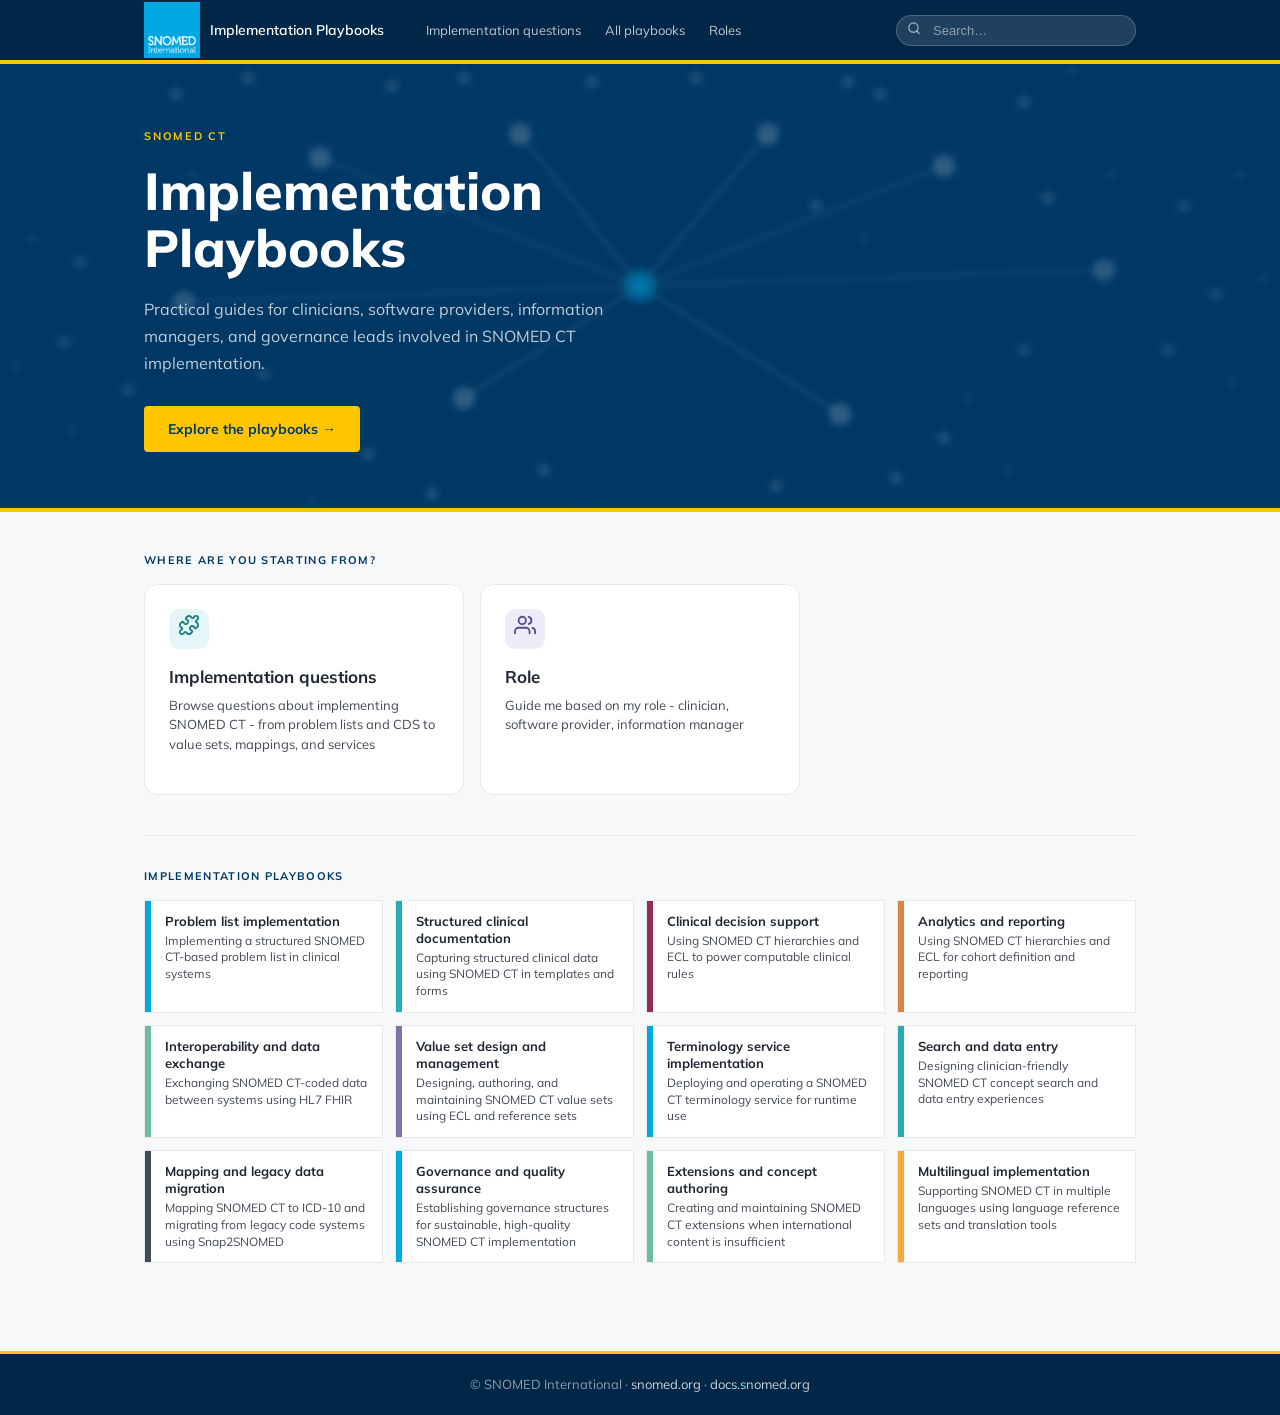
==== navigator/index.html @ 4f9efc07 "Replace playbook chips with card grid on landing page Co-Authored-By: Claude Sonnet 4.6 <noreply@ant" ====
<!DOCTYPE html>
<html lang="en">
<head>
  <meta charset="UTF-8">
  <meta name="viewport" content="width=device-width, initial-scale=1.0">
  <meta name="description" content="SNOMED CT Implementation Navigator - find the right playbook for your use case, capability, or role.">
  <title>SNOMED CT Implementation Navigator</title>
  <link rel="icon" href="favicon.jpg" type="image/jpeg" sizes="32x32">
  <link rel="apple-touch-icon" href="apple-touch-icon.jpg" type="image/jpeg" sizes="180x180">
  <link rel="preconnect" href="https://fonts.googleapis.com">
  <link rel="preconnect" href="https://fonts.gstatic.com" crossorigin>
  <link href="https://fonts.googleapis.com/css2?family=Mulish:wght@300;400;600;700;800&display=swap" rel="stylesheet">
  <link rel="stylesheet" href="styles.css">
</head>
<body>

<!-- ── Header ─────────────────────────────────────────────────────────── -->
<header class="site-header" role="banner">
  <div class="header-inner">
    <a href="#/" class="header-logo" aria-label="SNOMED CT Implementation Navigator - home">
      <img src="SI_logo.jpg" alt="SNOMED International" height="40" style="flex-shrink:0;display:block">
      <span class="logo-product">Implementation Playbooks</span>
    </a>

    <nav class="header-nav" aria-label="Perspectives">
      <a href="#/browse/capability">Implementation questions</a>
      <a href="#/playbooks">All playbooks</a>
      <a href="#/browse/role">Roles</a>
    </nav>

    <div class="header-search" role="search">
      <span class="search-icon" aria-hidden="true">
        <svg xmlns="http://www.w3.org/2000/svg" width="14" height="14" viewBox="0 0 24 24" fill="none" stroke="currentColor" stroke-width="2.5" stroke-linecap="round" stroke-linejoin="round">
          <circle cx="11" cy="11" r="8"/><path d="m21 21-4.35-4.35"/>
        </svg>
      </span>
      <input
        type="search"
        id="search-input"
        placeholder="Search…"
        aria-label="Search"
        aria-autocomplete="list"
        aria-controls="search-results"
        autocomplete="off"
      >
      <div id="search-results" class="search-results" role="listbox" aria-label="Search suggestions"></div>
    </div>
  </div>
</header>

<!-- ── Main ───────────────────────────────────────────────────────────── -->
<main id="main" role="main">

  <!-- Landing view -->
  <div id="view-landing" class="view">
    <div class="landing-hero">
      <div class="hero-bg-illustration" aria-hidden="true">
        <svg viewBox="0 0 1600 600" xmlns="http://www.w3.org/2000/svg" preserveAspectRatio="xMidYMid slice">
          <!-- Root → L1 edges -->
          <line x1="800" y1="300" x2="400" y2="140" stroke="white" stroke-width="1.5" opacity="0.35"/>
          <line x1="800" y1="300" x2="650" y2="110" stroke="white" stroke-width="1.5" opacity="0.35"/>
          <line x1="800" y1="300" x2="960" y2="110" stroke="white" stroke-width="1.5" opacity="0.35"/>
          <line x1="800" y1="300" x2="1180" y2="150" stroke="white" stroke-width="1.5" opacity="0.35"/>
          <line x1="800" y1="300" x2="580" y2="440" stroke="white" stroke-width="1.5" opacity="0.35"/>
          <line x1="800" y1="300" x2="1050" y2="460" stroke="white" stroke-width="1.5" opacity="0.35"/>
          <line x1="800" y1="300" x2="230" y2="320" stroke="white" stroke-width="1.5" opacity="0.3"/>
          <line x1="800" y1="300" x2="1380" y2="280" stroke="white" stroke-width="1.5" opacity="0.3"/>
          <!-- L1 → L2 edges -->
          <line x1="400" y1="140" x2="220" y2="60" stroke="white" stroke-width="0.9" opacity="0.2"/>
          <line x1="400" y1="140" x2="310" y2="40" stroke="white" stroke-width="0.9" opacity="0.2"/>
          <line x1="400" y1="140" x2="490" y2="50" stroke="white" stroke-width="0.9" opacity="0.2"/>
          <line x1="400" y1="140" x2="290" y2="200" stroke="white" stroke-width="0.9" opacity="0.2"/>
          <line x1="650" y1="110" x2="580" y2="40" stroke="white" stroke-width="0.9" opacity="0.2"/>
          <line x1="650" y1="110" x2="740" y2="45" stroke="white" stroke-width="0.9" opacity="0.2"/>
          <line x1="650" y1="110" x2="550" y2="200" stroke="white" stroke-width="0.9" opacity="0.2"/>
          <line x1="960" y1="110" x2="870" y2="40" stroke="white" stroke-width="0.9" opacity="0.2"/>
          <line x1="960" y1="110" x2="1060" y2="45" stroke="white" stroke-width="0.9" opacity="0.2"/>
          <line x1="960" y1="110" x2="1020" y2="200" stroke="white" stroke-width="0.9" opacity="0.2"/>
          <line x1="1180" y1="150" x2="1100" y2="60" stroke="white" stroke-width="0.9" opacity="0.2"/>
          <line x1="1180" y1="150" x2="1280" y2="70" stroke="white" stroke-width="0.9" opacity="0.2"/>
          <line x1="1180" y1="150" x2="1310" y2="190" stroke="white" stroke-width="0.9" opacity="0.2"/>
          <line x1="580" y1="440" x2="460" y2="510" stroke="white" stroke-width="0.9" opacity="0.2"/>
          <line x1="580" y1="440" x2="540" y2="560" stroke="white" stroke-width="0.9" opacity="0.2"/>
          <line x1="580" y1="440" x2="680" y2="530" stroke="white" stroke-width="0.9" opacity="0.2"/>
          <line x1="1050" y1="460" x2="970" y2="550" stroke="white" stroke-width="0.9" opacity="0.2"/>
          <line x1="1050" y1="460" x2="1120" y2="540" stroke="white" stroke-width="0.9" opacity="0.2"/>
          <line x1="1050" y1="460" x2="1180" y2="490" stroke="white" stroke-width="0.9" opacity="0.2"/>
          <line x1="230" y1="320" x2="100" y2="270" stroke="white" stroke-width="0.9" opacity="0.2"/>
          <line x1="230" y1="320" x2="80" y2="370" stroke="white" stroke-width="0.9" opacity="0.2"/>
          <line x1="230" y1="320" x2="160" y2="430" stroke="white" stroke-width="0.9" opacity="0.2"/>
          <line x1="230" y1="320" x2="330" y2="410" stroke="white" stroke-width="0.9" opacity="0.2"/>
          <line x1="1380" y1="280" x2="1480" y2="200" stroke="white" stroke-width="0.9" opacity="0.2"/>
          <line x1="1380" y1="280" x2="1520" y2="310" stroke="white" stroke-width="0.9" opacity="0.2"/>
          <line x1="1380" y1="280" x2="1460" y2="380" stroke="white" stroke-width="0.9" opacity="0.2"/>
          <line x1="1380" y1="280" x2="1280" y2="380" stroke="white" stroke-width="0.9" opacity="0.2"/>
          <!-- L2 → L3 edges (faint) -->
          <line x1="220" y1="60" x2="140" y2="20" stroke="white" stroke-width="0.6" opacity="0.12"/>
          <line x1="220" y1="60" x2="180" y2="110" stroke="white" stroke-width="0.6" opacity="0.12"/>
          <line x1="310" y1="40" x2="260" y2="10" stroke="white" stroke-width="0.6" opacity="0.12"/>
          <line x1="490" y1="50" x2="530" y2="10" stroke="white" stroke-width="0.6" opacity="0.12"/>
          <line x1="290" y1="200" x2="200" y2="240" stroke="white" stroke-width="0.6" opacity="0.12"/>
          <line x1="290" y1="200" x2="240" y2="160" stroke="white" stroke-width="0.6" opacity="0.12"/>
          <line x1="580" y1="40" x2="540" y2="10" stroke="white" stroke-width="0.6" opacity="0.12"/>
          <line x1="740" y1="45" x2="790" y2="10" stroke="white" stroke-width="0.6" opacity="0.12"/>
          <line x1="550" y1="200" x2="500" y2="250" stroke="white" stroke-width="0.6" opacity="0.12"/>
          <line x1="870" y1="40" x2="830" y2="10" stroke="white" stroke-width="0.6" opacity="0.12"/>
          <line x1="1060" y1="45" x2="1110" y2="10" stroke="white" stroke-width="0.6" opacity="0.12"/>
          <line x1="1020" y1="200" x2="1080" y2="240" stroke="white" stroke-width="0.6" opacity="0.12"/>
          <line x1="1100" y1="60" x2="1050" y2="20" stroke="white" stroke-width="0.6" opacity="0.12"/>
          <line x1="1280" y1="70" x2="1340" y2="30" stroke="white" stroke-width="0.6" opacity="0.12"/>
          <line x1="1310" y1="190" x2="1390" y2="160" stroke="white" stroke-width="0.6" opacity="0.12"/>
          <line x1="460" y1="510" x2="390" y2="570" stroke="white" stroke-width="0.6" opacity="0.12"/>
          <line x1="540" y1="560" x2="490" y2="590" stroke="white" stroke-width="0.6" opacity="0.12"/>
          <line x1="680" y1="530" x2="730" y2="580" stroke="white" stroke-width="0.6" opacity="0.12"/>
          <line x1="970" y1="550" x2="920" y2="590" stroke="white" stroke-width="0.6" opacity="0.12"/>
          <line x1="1120" y1="540" x2="1160" y2="585" stroke="white" stroke-width="0.6" opacity="0.12"/>
          <line x1="1180" y1="490" x2="1260" y2="530" stroke="white" stroke-width="0.6" opacity="0.12"/>
          <line x1="100" y1="270" x2="40" y2="240" stroke="white" stroke-width="0.6" opacity="0.12"/>
          <line x1="80" y1="370" x2="20" y2="400" stroke="white" stroke-width="0.6" opacity="0.12"/>
          <line x1="160" y1="430" x2="90" y2="480" stroke="white" stroke-width="0.6" opacity="0.12"/>
          <line x1="330" y1="410" x2="280" y2="470" stroke="white" stroke-width="0.6" opacity="0.12"/>
          <line x1="1480" y1="200" x2="1550" y2="160" stroke="white" stroke-width="0.6" opacity="0.12"/>
          <line x1="1520" y1="310" x2="1580" y2="290" stroke="white" stroke-width="0.6" opacity="0.12"/>
          <line x1="1460" y1="380" x2="1540" y2="420" stroke="white" stroke-width="0.6" opacity="0.12"/>
          <line x1="1280" y1="380" x2="1210" y2="440" stroke="white" stroke-width="0.6" opacity="0.12"/>
          <!-- Root node -->
          <circle cx="800" cy="300" r="22" fill="#00A9E0" opacity="0.45"/>
          <circle cx="800" cy="300" r="13" fill="#00A9E0" opacity="0.75"/>
          <!-- L1 nodes -->
          <circle cx="400"  cy="140" r="14" fill="white" opacity="0.28"/>
          <circle cx="650"  cy="110" r="14" fill="white" opacity="0.28"/>
          <circle cx="960"  cy="110" r="14" fill="white" opacity="0.28"/>
          <circle cx="1180" cy="150" r="14" fill="white" opacity="0.28"/>
          <circle cx="580"  cy="440" r="14" fill="white" opacity="0.28"/>
          <circle cx="1050" cy="460" r="14" fill="white" opacity="0.28"/>
          <circle cx="230"  cy="320" r="14" fill="white" opacity="0.24"/>
          <circle cx="1380" cy="280" r="14" fill="white" opacity="0.24"/>
          <!-- L2 nodes -->
          <circle cx="220"  cy="60"  r="8" fill="white" opacity="0.18"/>
          <circle cx="310"  cy="40"  r="8" fill="white" opacity="0.18"/>
          <circle cx="490"  cy="50"  r="8" fill="white" opacity="0.18"/>
          <circle cx="290"  cy="200" r="8" fill="white" opacity="0.18"/>
          <circle cx="580"  cy="40"  r="8" fill="white" opacity="0.18"/>
          <circle cx="740"  cy="45"  r="8" fill="white" opacity="0.18"/>
          <circle cx="550"  cy="200" r="8" fill="white" opacity="0.18"/>
          <circle cx="870"  cy="40"  r="8" fill="white" opacity="0.18"/>
          <circle cx="1060" cy="45"  r="8" fill="white" opacity="0.18"/>
          <circle cx="1020" cy="200" r="8" fill="white" opacity="0.18"/>
          <circle cx="1100" cy="60"  r="8" fill="white" opacity="0.18"/>
          <circle cx="1280" cy="70"  r="8" fill="white" opacity="0.18"/>
          <circle cx="1310" cy="190" r="8" fill="white" opacity="0.18"/>
          <circle cx="460"  cy="510" r="8" fill="white" opacity="0.18"/>
          <circle cx="540"  cy="560" r="8" fill="white" opacity="0.18"/>
          <circle cx="680"  cy="530" r="8" fill="white" opacity="0.18"/>
          <circle cx="970"  cy="550" r="8" fill="white" opacity="0.18"/>
          <circle cx="1120" cy="540" r="8" fill="white" opacity="0.18"/>
          <circle cx="1180" cy="490" r="8" fill="white" opacity="0.18"/>
          <circle cx="100"  cy="270" r="8" fill="white" opacity="0.15"/>
          <circle cx="80"   cy="370" r="8" fill="white" opacity="0.15"/>
          <circle cx="160"  cy="430" r="8" fill="white" opacity="0.15"/>
          <circle cx="330"  cy="410" r="8" fill="white" opacity="0.15"/>
          <circle cx="1480" cy="200" r="8" fill="white" opacity="0.15"/>
          <circle cx="1520" cy="310" r="8" fill="white" opacity="0.15"/>
          <circle cx="1460" cy="380" r="8" fill="white" opacity="0.15"/>
          <circle cx="1280" cy="380" r="8" fill="white" opacity="0.15"/>
          <!-- L3 nodes (smallest) -->
          <circle cx="140"  cy="20"  r="5" fill="white" opacity="0.1"/>
          <circle cx="180"  cy="110" r="5" fill="white" opacity="0.1"/>
          <circle cx="260"  cy="10"  r="5" fill="white" opacity="0.1"/>
          <circle cx="530"  cy="10"  r="5" fill="white" opacity="0.1"/>
          <circle cx="200"  cy="240" r="5" fill="white" opacity="0.1"/>
          <circle cx="240"  cy="160" r="5" fill="white" opacity="0.1"/>
          <circle cx="540"  cy="10"  r="5" fill="white" opacity="0.1"/>
          <circle cx="790"  cy="10"  r="5" fill="white" opacity="0.1"/>
          <circle cx="500"  cy="250" r="5" fill="white" opacity="0.1"/>
          <circle cx="830"  cy="10"  r="5" fill="white" opacity="0.1"/>
          <circle cx="1110" cy="10"  r="5" fill="white" opacity="0.1"/>
          <circle cx="1080" cy="240" r="5" fill="white" opacity="0.1"/>
          <circle cx="1050" cy="20"  r="5" fill="white" opacity="0.1"/>
          <circle cx="1340" cy="30"  r="5" fill="white" opacity="0.1"/>
          <circle cx="1390" cy="160" r="5" fill="white" opacity="0.1"/>
          <circle cx="390"  cy="570" r="5" fill="white" opacity="0.1"/>
          <circle cx="490"  cy="590" r="5" fill="white" opacity="0.1"/>
          <circle cx="730"  cy="580" r="5" fill="white" opacity="0.1"/>
          <circle cx="920"  cy="590" r="5" fill="white" opacity="0.1"/>
          <circle cx="1160" cy="585" r="5" fill="white" opacity="0.1"/>
          <circle cx="1260" cy="530" r="5" fill="white" opacity="0.1"/>
          <circle cx="40"   cy="240" r="5" fill="white" opacity="0.1"/>
          <circle cx="20"   cy="400" r="5" fill="white" opacity="0.1"/>
          <circle cx="90"   cy="480" r="5" fill="white" opacity="0.1"/>
          <circle cx="280"  cy="470" r="5" fill="white" opacity="0.1"/>
          <circle cx="1550" cy="160" r="5" fill="white" opacity="0.1"/>
          <circle cx="1580" cy="290" r="5" fill="white" opacity="0.1"/>
          <circle cx="1540" cy="420" r="5" fill="white" opacity="0.1"/>
          <circle cx="1210" cy="440" r="5" fill="white" opacity="0.1"/>
        </svg>
      </div>
      <div class="container">
        <div class="hero-inner">
          <div class="hero-left">
            <div class="hero-label">SNOMED CT</div>
            <h1 class="hero-title">Implementation<br>Playbooks</h1>
            <p class="hero-subtitle">Practical guides for clinicians, software providers, information managers, and governance leads involved in SNOMED CT implementation.</p>
            <a href="#/playbooks" class="hero-cta">Explore the playbooks →</a>
          </div>
        </div>
      </div>
    </div>

    <div class="landing-body">
      <div class="container">
        <p class="section-label">Where are you starting from?</p>
        <div id="entry-grid" class="entry-grid" role="list"></div>

        <hr class="section-divider">
        <p class="section-label">Implementation playbooks</p>
        <div id="playbook-cards" class="landing-pb-grid"></div>
      </div>
    </div>
  </div>

  <!-- Browse view -->
  <div id="view-browse" class="view">
    <div class="container">
      <div class="browse-header">
        <h2 id="browse-title" class="browse-title"></h2>
        <p id="browse-subtitle" class="browse-subtitle"></p>
      </div>
      <div id="role-intros" style="display:none"></div>
      <div id="filter-bar" class="filter-bar" role="toolbar" aria-label="Filter by category"></div>
      <div id="question-list" class="question-list" role="list"></div>
    </div>
  </div>

  <!-- Playbook view -->
  <div id="view-playbook" class="view">
    <div class="container" style="padding-top: 24px; padding-bottom: 48px;">
      <button id="playbook-back" class="back-btn" aria-label="Go back">
        <svg xmlns="http://www.w3.org/2000/svg" width="16" height="16" viewBox="0 0 24 24" fill="none" stroke="currentColor" stroke-width="2" stroke-linecap="round" stroke-linejoin="round" aria-hidden="true">
          <path d="m12 19-7-7 7-7"/><path d="M19 12H5"/>
        </svg>
        Back
      </button>
      <div id="playbook-content"></div>
    </div>
  </div>

  <!-- Question answer view -->
  <div id="view-question" class="view">
    <div class="container" style="padding-top:24px;padding-bottom:48px">
      <button id="question-back" class="back-btn" aria-label="Go back">
        <svg xmlns="http://www.w3.org/2000/svg" width="16" height="16" viewBox="0 0 24 24" fill="none" stroke="currentColor" stroke-width="2" stroke-linecap="round" stroke-linejoin="round" aria-hidden="true"><path d="m12 19-7-7 7-7"/><path d="M19 12H5"/></svg>
        Back to questions
      </button>
      <div id="question-content"></div>
    </div>
  </div>

  <!-- All playbooks view -->
  <div id="view-all-playbooks" class="view">
    <div class="pb-overview-hero">
      <div class="container">
        <div class="pb-overview-hero-inner">
          <div>
            <div class="hero-label" style="text-align:left;margin-bottom:8px">SNOMED CT implementation playbooks</div>
            <h1 class="pb-overview-title">What is a playbook?</h1>
            <p class="pb-overview-intro">A playbook is a practical, structured guide for implementing SNOMED CT in a specific context. Rather than theory, each playbook answers: <em>"What do I need to decide, build, and do - and in what order?"</em></p>
          </div>
          <div class="pb-overview-pillars">
            <div class="pb-overview-pillar">
              <span class="pb-overview-pillar-icon">🎯</span>
              <div class="pb-overview-pillar-label">Key decisions</div>
              <div class="pb-overview-pillar-desc">Critical choices with options and trade-offs</div>
            </div>
            <div class="pb-overview-pillar">
              <span class="pb-overview-pillar-icon">🪜</span>
              <div class="pb-overview-pillar-label">Implementation steps</div>
              <div class="pb-overview-pillar-desc">What to do first, next, and why</div>
            </div>
            <div class="pb-overview-pillar">
              <span class="pb-overview-pillar-icon">🔗</span>
              <div class="pb-overview-pillar-label">Dependencies</div>
              <div class="pb-overview-pillar-desc">What you need in place before you start</div>
            </div>
            <div class="pb-overview-pillar">
              <span class="pb-overview-pillar-icon">⚠️</span>
              <div class="pb-overview-pillar-label">Common pitfalls</div>
              <div class="pb-overview-pillar-desc">What typically goes wrong and how to avoid it</div>
            </div>
          </div>
        </div>
      </div>
    </div>
    <div class="container" style="padding-top:40px;padding-bottom:56px">
      <div id="pb-filter-bar" class="filter-bar" role="toolbar" aria-label="Filter playbooks by role" style="margin-bottom:24px"></div>
      <div id="all-playbooks-grid"></div>
    </div>
  </div>

  <!-- Demonstrators view -->
  <div id="view-demonstrators" class="view">
    <div class="container" style="padding-top:40px;padding-bottom:56px">
      <div class="browse-header">
        <h2 class="browse-title">Demonstrators &amp; Tools</h2>
        <p class="browse-subtitle">Open-source SNOMED CT implementation demos and utilities. Each links to a live application.</p>
      </div>
      <div id="demonstrators-content"></div>
    </div>
  </div>

  <!-- Search results page -->
  <div id="view-search" class="view">
    <div class="container" style="padding-top: 32px; padding-bottom: 48px;">
      <a href="#/" class="back-btn">
        <svg xmlns="http://www.w3.org/2000/svg" width="16" height="16" viewBox="0 0 24 24" fill="none" stroke="currentColor" stroke-width="2" stroke-linecap="round" stroke-linejoin="round" aria-hidden="true">
          <path d="m12 19-7-7 7-7"/><path d="M19 12H5"/>
        </svg>
        Home
      </a>
      <div class="search-page-header">
        <h2 id="search-page-title" class="search-page-title"></h2>
        <p id="search-page-sub" class="search-page-sub"></p>
      </div>
      <div id="search-results-main"></div>
    </div>
  </div>

</main>

<!-- ── Footer ─────────────────────────────────────────────────────────── -->
<footer class="site-footer" role="contentinfo">
  <div class="container">
    <p>
      © SNOMED International ·
      <a href="https://www.snomed.org" target="_blank" rel="noopener">snomed.org</a> ·
      <a href="https://docs.snomed.org" target="_blank" rel="noopener">docs.snomed.org</a>
    </p>
  </div>
</footer>


<script src="app.js"></script>
</body>
</html>
---- navigator/styles.css ----
/* ─── SNOMED International Brand Palette ─────────────────────────────
   Primary
     Cerulean    #00A9E0  (Pantone 2995 C)
     Blumine     #12506B  (Pantone 3025 C)
     River Bed   #434A55  (Pantone 7545 C)
     Hit Gray    #A5AAAD  (Pantone 429 C)
     Athens Gray #E6E9EE  (Pantone 427 C)
   Secondary
     Eastern Blue  #25ACB8  (Pantone 3262 C)
     Silver Tree   #6DBBA1  (Pantone 563 C)
     Di Serria     #DE8345  (Pantone 7576 C)
     Mandy         #CE0037  (Pantone 206 C)
     Sea Buckthorn #F8A73D  (Pantone 1365 C)
     Camelot       #8D3057  (Pantone 7435 C)
     Deluge        #8072AC  (Pantone 7676 C)
   ───────────────────────────────────────────────────────────────────── */

:root {
  /* Brand primaries */
  --brand:          #003865;   /* Dark navy */
  --brand-dark:     #002648;   /* Dark navy darkened */
  --accent:         #FFC600;   /* Yellow/gold */
  --brand-light:    #E6F4F8;   /* Blumine 10% tint */
  --cerulean:       #00A9E0;   /* Cerulean */
  --cerulean-light: #CCF0FB;
  --eastern-blue:   #25ACB8;   /* Eastern Blue */

  /* Semantic colour ramps - each has text / bg / border */
  --blue-text:      #12506B;
  --blue-bg:        #E3F3FB;
  --blue-border:    #8DD1F1;

  --teal-text:      #1A7F89;
  --teal-bg:        #E4F6F7;
  --teal-border:    #96D8DD;

  --green-text:     #3E8A6E;
  --green-bg:       #EAF7F2;
  --green-border:   #A9D9C8;

  --amber-text:     #B06C00;
  --amber-bg:       #FEF5E4;
  --amber-border:   #F8D48F;

  --orange-text:    #A54E18;
  --orange-bg:      #FDF0E6;
  --orange-border:  #F0BC96;

  --red-text:       #9B0029;
  --red-bg:         #FCEAEE;
  --red-border:     #F09AB0;

  --purple-text:    #5A4D8A;
  --purple-bg:      #EEECf8;
  --purple-border:  #C4BCDF;

  --camelot-text:   #6A2440;
  --camelot-bg:     #F5EBF0;
  --camelot-border: #CFA8BB;

  --gray-text:      #434A55;
  --gray-bg:        #F0F1F3;
  --gray-border:    #C5C8CC;

  /* UI neutrals */
  --text-primary:   #1F2733;
  --text-secondary: #434A55;   /* River Bed */
  --text-muted:     #A5AAAD;   /* Hit Gray */

  --bg-page:        #F7F8FA;
  --bg-surface:     #FFFFFF;
  --border:         #E6E9EE;   /* Athens Gray */
  --border-hover:   #C5C8CC;

  --radius-sm:  6px;
  --radius-md:  10px;
  --radius-lg:  14px;
  --radius-xl:  20px;

  --shadow-sm:  0 1px 3px rgba(18,80,107,.08), 0 1px 2px rgba(18,80,107,.05);
  --shadow-md:  0 4px 14px rgba(18,80,107,.1),  0 2px 4px rgba(18,80,107,.06);

  --font: 'Mulish', -apple-system, BlinkMacSystemFont, "Segoe UI", Arial, sans-serif;
  --font-mono: "SF Mono", "Fira Code", Consolas, monospace;
  --transition: 0.15s ease;
}

/* ─── Reset ──────────────────────────────────────────────────────────── */
*, *::before, *::after { box-sizing: border-box; margin: 0; padding: 0; }
html { font-size: 16px; scroll-behavior: smooth; }
body {
  font-family: var(--font);
  color: var(--text-primary);
  background: var(--bg-page);
  line-height: 1.6;
  -webkit-font-smoothing: antialiased;
}
a { color: var(--cerulean); text-decoration: none; }
a:hover { text-decoration: underline; }
button { font-family: var(--font); cursor: pointer; }

/* ─── Layout ─────────────────────────────────────────────────────────── */
.container { max-width: 1040px; margin: 0 auto; padding: 0 24px; }

/* ─── Header ─────────────────────────────────────────────────────────── */
.site-header {
  background: var(--brand-dark);
  color: #fff;
  border-bottom: 4px solid var(--accent);
  position: sticky;
  top: 0;
  z-index: 100;
}
.header-inner {
  display: flex;
  align-items: center;
  gap: 24px;
  height: 60px;
  padding: 0 24px;
  max-width: 1040px;
  margin: 0 auto;
}
.header-logo {
  display: flex;
  align-items: center;
  gap: 10px;
  text-decoration: none;
  color: #fff;
  flex-shrink: 0;
}
.header-logo svg { color: var(--cerulean); }
.header-logo img { height: 56px; width: 56px; object-fit: cover; }
.logo-product { font-weight: 600; font-size: 14px; color: #fff; }

.header-nav { display: flex; gap: 4px; margin: 0 8px; }
.header-nav a {
  color: rgba(255,255,255,.75);
  font-size: 13px;
  padding: 6px 10px;
  border-radius: var(--radius-sm);
  transition: var(--transition);
  text-decoration: none;
  white-space: nowrap;
}
.header-nav a:hover,
.header-nav a.active { color: #fff; background: rgba(255,198,0,.15); }

.header-search { position: relative; margin-left: auto; }
.header-search input {
  background: rgba(255,255,255,.12);
  border: 1px solid rgba(255,255,255,.2);
  border-radius: 20px;
  color: #fff;
  padding: 7px 14px 7px 36px;
  font-size: 13px;
  width: 240px;
  outline: none;
  transition: var(--transition);
}
.header-search input::placeholder { color: rgba(255,255,255,.5); }
.header-search input:focus {
  background: rgba(255,255,255,.18);
  border-color: rgba(255,198,0,.5);
  width: 300px;
}
.search-icon {
  position: absolute;
  left: 11px;
  top: 50%;
  transform: translateY(-50%);
  color: rgba(255,255,255,.5);
  pointer-events: none;
}

/* ─── Search results dropdown ─────────────────────────────────────────── */
.search-results {
  position: absolute;
  top: calc(100% + 8px);
  right: 0;
  width: 440px;
  background: var(--bg-surface);
  border: 1px solid var(--border);
  border-radius: var(--radius-lg);
  box-shadow: var(--shadow-md);
  overflow: hidden;
  z-index: 200;
  display: none;
}
.search-results.visible { display: block; }
.search-results-header {
  padding: 10px 16px;
  font-size: 11px;
  text-transform: uppercase;
  letter-spacing: .06em;
  color: var(--text-muted);
  background: var(--bg-page);
  border-bottom: 1px solid var(--border);
  font-weight: 600;
}
.search-result-item {
  display: flex;
  align-items: flex-start;
  gap: 12px;
  padding: 12px 16px;
  border-bottom: 1px solid var(--border);
  cursor: pointer;
  transition: var(--transition);
  text-decoration: none;
  color: var(--text-primary);
}
.search-result-item:last-child { border-bottom: none; }
.search-result-item:hover { background: var(--bg-page); }
.search-result-icon {
  width: 28px; height: 28px;
  border-radius: 6px;
  display: flex; align-items: center; justify-content: center;
  flex-shrink: 0; margin-top: 1px;
}
.search-result-text { flex: 1; min-width: 0; }
.search-result-label { font-size: 13px; color: var(--text-primary); line-height: 1.4; margin-bottom: 2px; }
.search-result-sub { font-size: 11px; color: var(--text-muted); }
.search-result-tag { font-size: 11px; color: var(--text-muted); background: var(--bg-page); padding: 1px 7px; border-radius: 10px; border: 1px solid var(--border); white-space: nowrap; }
.search-empty { padding: 24px; text-align: center; color: var(--text-muted); font-size: 14px; }

/* ─── Main ─────────────────────────────────────────────────────────── */
main { min-height: calc(100vh - 60px - 64px); padding-bottom: 48px; }

/* ─── Landing hero ───────────────────────────────────────────────────── */
.landing-hero {
  background: var(--brand);
  color: #fff;
  padding: 64px 24px 56px;
  border-bottom: 4px solid var(--accent);
  position: relative;
  overflow: hidden;
}
.hero-bg-illustration {
  position: absolute;
  inset: 0;
  pointer-events: none;
  filter: blur(3px);
  opacity: 0.6;
}
.hero-bg-illustration svg {
  width: 100%;
  height: 100%;
  object-fit: cover;
}
.hero-inner {
  max-width: 1040px;
  margin: 0 auto;
  display: grid;
  grid-template-columns: 1fr auto;
  gap: 48px;
  align-items: center;
  position: relative;
  z-index: 1;
}
.hero-left {}
.hero-label {
  font-size: 11px;
  font-weight: 700;
  text-transform: uppercase;
  letter-spacing: .16em;
  color: var(--accent);
  margin-bottom: 16px;
}
.hero-title {
  font-size: clamp(32px, 5vw, 52px);
  font-weight: 800;
  line-height: 1.1;
  margin-bottom: 20px;
  color: #fff;
}
.hero-subtitle {
  font-size: 16px;
  line-height: 1.7;
  color: rgba(255,255,255,.75);
  max-width: 480px;
  margin-bottom: 28px;
}
.hero-cta {
  display: inline-block;
  background: var(--accent);
  color: var(--brand);
  font-weight: 700;
  font-size: 14px;
  padding: 12px 24px;
  border-radius: 4px;
  text-decoration: none;
  transition: var(--transition);
}
.hero-cta:hover { background: #e6b200; text-decoration: none; }
.hero-right {
  display: flex;
  flex-direction: column;
  gap: 20px;
  padding: 32px 40px;
  background: rgba(255,255,255,.07);
  border: 1px solid rgba(255,255,255,.12);
  border-radius: 12px;
  min-width: 200px;
}
.hero-stat {}
.hero-stat-number {
  font-size: 40px;
  font-weight: 800;
  color: var(--cerulean);
  line-height: 1;
  margin-bottom: 4px;
}
.hero-stat-label {
  font-size: 13px;
  color: rgba(255,255,255,.65);
  font-weight: 400;
}
@media (max-width: 768px) {
  .hero-inner { grid-template-columns: 1fr; }
  .hero-right { flex-direction: row; justify-content: space-around; padding: 20px; }
  .hero-stat-number { font-size: 28px; }
}

.landing-body { padding: 40px 0; }
.section-label {
  font-size: 11px;
  text-transform: uppercase;
  letter-spacing: .12em;
  color: var(--brand);
  font-weight: 700;
  margin-bottom: 14px;
}

/* ─── Entry cards ────────────────────────────────────────────────────── */
.entry-grid {
  display: grid;
  grid-template-columns: repeat(3, 1fr);
  gap: 16px;
  margin-bottom: 40px;
}
.entry-card {
  background: var(--bg-surface);
  border: 1.5px solid var(--border);
  border-radius: var(--radius-lg);
  padding: 24px;
  cursor: pointer;
  transition: var(--transition);
  text-align: left;
  display: block;
  color: var(--text-primary);
  text-decoration: none;
}
.entry-card:hover {
  border-color: var(--cerulean);
  box-shadow: var(--shadow-md);
  transform: translateY(-1px);
  text-decoration: none;
}
.entry-card-icon {
  width: 40px; height: 40px;
  border-radius: 10px;
  display: flex; align-items: center; justify-content: center;
  margin-bottom: 14px;
}
.entry-card-title { font-size: 17px; font-weight: 700; margin-bottom: 6px; }
.entry-card-desc { font-size: 13px; color: var(--text-secondary); line-height: 1.5; margin-bottom: 16px; }
.entry-card-count { font-size: 12px; font-weight: 600; }

/* ─── Playbook chips ─────────────────────────────────────────────────── */
.chip-row { display: flex; flex-wrap: wrap; gap: 8px; }
.landing-pb-grid {
  display: grid;
  grid-template-columns: repeat(auto-fill, minmax(220px, 1fr));
  gap: 12px;
}
.landing-pb-card {
  display: flex;
  align-items: stretch;
  border: 1px solid var(--border);
  border-radius: var(--radius);
  background: var(--bg-surface);
  text-decoration: none;
  color: var(--text-primary);
  overflow: hidden;
  transition: box-shadow 0.15s, transform 0.15s;
}
.landing-pb-card:hover { box-shadow: 0 4px 12px rgba(0,0,0,0.10); transform: translateY(-2px); }
.landing-pb-card-band { width: 6px; flex-shrink: 0; }
.landing-pb-card-body { padding: 12px 14px; }
.landing-pb-card-title { font-size: 13px; font-weight: 700; line-height: 1.3; margin-bottom: 3px; }
.landing-pb-card-sub { font-size: 12px; color: var(--text-secondary); line-height: 1.4; }
.chip {
  display: inline-flex;
  align-items: center;
  gap: 5px;
  padding: 5px 12px;
  border-radius: var(--radius-xl);
  font-size: 12px;
  font-weight: 500;
  cursor: pointer;
  border: 1.5px solid;
  transition: var(--transition);
  text-decoration: none;
}
.chip:hover { opacity: .8; transform: translateY(-1px); text-decoration: none; }

/* ─── Browse view ────────────────────────────────────────────────────── */
.browse-header { padding: 32px 0 24px; border-bottom: 1px solid var(--border); margin-bottom: 24px; }
.browse-title { font-size: 22px; font-weight: 700; margin-bottom: 6px; display: flex; align-items: center; gap: 10px; }
.browse-subtitle { font-size: 14px; color: var(--text-secondary); }

.filter-bar { display: flex; flex-direction: column; gap: 0; margin-bottom: 32px; border: 1px solid #c8d8e8; border-radius: var(--radius); background: #f0f5fa; overflow: hidden; box-shadow: 0 2px 8px rgba(0,0,0,0.06); position: sticky; top: 8px; z-index: 10; }
.filter-row { display: flex; flex-wrap: wrap; align-items: center; gap: 6px; padding: 10px 14px; }
.filter-row + .filter-row { border-top: 1px solid #c8d8e8; }
.filter-row-label {
  font-size: 11px;
  font-weight: 700;
  letter-spacing: 0.06em;
  text-transform: uppercase;
  color: var(--text-secondary);
  white-space: nowrap;
  margin-right: 4px;
  flex-shrink: 0;
}
.filter-btn {
  padding: 4px 12px;
  border-radius: var(--radius-xl);
  border: 1.5px solid #b0c8d8;
  background: white;
  font-size: 12.5px;
  cursor: pointer;
  transition: var(--transition);
  color: var(--text-secondary);
}
.filter-btn:hover { border-color: var(--cerulean); color: var(--text-primary); background: white; }
.filter-btn.active { border-color: var(--cerulean); background: #00A9E0; color: white; font-weight: 600; }
.filter-btn-role.active { border-color: #8072AC; background: #8072AC; color: white; font-weight: 600; }
.filter-row-search { justify-content: flex-end; padding: 8px 14px; border-top: 1px solid #c8d8e8; background: #e8f0f8; }
.q-search-input {
  width: 260px;
  padding: 6px 14px;
  border-radius: var(--radius-xl);
  border: 1.5px solid var(--border);
  background: var(--bg-surface);
  font-size: 13px;
  font-family: inherit;
  color: var(--text-primary);
  outline: none;
  transition: var(--transition);
}
.q-search-input:focus { border-color: var(--cerulean); }
.q-search-input::placeholder { color: var(--text-secondary); }
mark { background: #fff3b0; color: inherit; border-radius: 2px; padding: 0 1px; }
.role-iq-link {
  display: inline-flex;
  align-items: center;
  gap: 6px;
  margin: 6px 0;
  padding: 8px 16px;
  border-radius: var(--radius-xl);
  border: 1.5px solid var(--border);
  background: var(--bg-surface);
  font-size: 14px;
  color: var(--text-secondary);
  text-decoration: none;
  transition: var(--transition);
}
.role-iq-link:hover { border-color: var(--cerulean); color: var(--text-primary); }
div:has(> .role-iq-link) { display: flex; flex-direction: column; align-items: flex-start; gap: 4px; }

.question-list { display: flex; flex-direction: column; gap: 6px; }
.question-item {
  display: flex;
  align-items: center;
  gap: 12px;
  padding: 14px 18px;
  background: var(--bg-surface);
  border: 1px solid var(--border);
  border-radius: var(--radius-md);
  cursor: pointer;
  transition: var(--transition);
  text-decoration: none;
  color: var(--text-primary);
}
.question-item:hover {
  border-color: var(--cerulean);
  box-shadow: var(--shadow-sm);
  text-decoration: none;
  color: var(--text-primary);
}
.question-id { font-size: 11px; color: var(--text-muted); min-width: 36px; font-weight: 600; font-family: var(--font-mono); }
.question-text { flex: 1; font-size: 14px; line-height: 1.4; }
.question-pb-tag { font-size: 11px; padding: 2px 9px; border-radius: 10px; border: 1px solid; white-space: nowrap; font-weight: 500; }
.question-arrow { color: var(--text-muted); flex-shrink: 0; }

/* ─── Playbook view ──────────────────────────────────────────────────── */
.back-btn {
  display: inline-flex;
  align-items: center;
  gap: 6px;
  font-size: 13px;
  color: var(--cerulean);
  background: none;
  border: none;
  cursor: pointer;
  padding: 8px 0;
  margin-bottom: 16px;
}
.back-btn:hover { text-decoration: underline; }

.playbook-header {
  border-radius: var(--radius-lg);
  padding: 32px;
  margin-bottom: 24px;
  color: #fff;
}
.playbook-type { font-size: 11px; text-transform: uppercase; letter-spacing: .1em; opacity: .7; margin-bottom: 8px; }
.playbook-title { font-size: 26px; font-weight: 700; margin-bottom: 8px; }
.playbook-subtitle { font-size: 14px; opacity: .85; margin-bottom: 16px; }
.playbook-audience { display: flex; gap: 8px; flex-wrap: wrap; }
.audience-badge {
  font-size: 12px;
  padding: 3px 10px;
  border-radius: var(--radius-xl);
  background: rgba(255,255,255,.2);
  border: 1px solid rgba(255,255,255,.3);
}

.overview-text { font-size: 15px; line-height: 1.7; color: var(--text-secondary); margin-bottom: 24px; }

.playbook-sections { display: grid; gap: 16px; }
.pb-card {
  background: var(--bg-surface);
  border: 1px solid var(--border);
  border-radius: var(--radius-lg);
  padding: 24px;
}
.pb-card-title {
  display: flex;
  align-items: center;
  gap: 8px;
  font-size: 14px;
  font-weight: 600;
  color: var(--text-primary);
  margin-bottom: 16px;
}
.pb-card-title svg { color: var(--text-muted); flex-shrink: 0; }

/* Considerations (replaces old decision pick-list) */
.consideration-list { display: flex; flex-direction: column; gap: 10px; }
.consideration-item {
  display: flex;
  gap: 14px;
  align-items: flex-start;
  padding: 14px 16px;
  background: var(--bg-page);
  border-radius: var(--radius-md);
  border: 1px solid var(--border);
  transition: var(--transition);
}
.consideration-item:hover { border-color: var(--c-border, var(--border-hover)); }
.consideration-num {
  width: 26px; height: 26px;
  border-radius: 50%;
  background: var(--c-bg, var(--bg-page));
  border: 1.5px solid var(--c-border, var(--border));
  color: var(--c-text, var(--text-secondary));
  font-size: 12px; font-weight: 700;
  display: flex; align-items: center; justify-content: center;
  flex-shrink: 0; margin-top: 1px;
}
.consideration-body { flex: 1; min-width: 0; }
.consideration-q { font-size: 14px; font-weight: 600; color: var(--text-primary); margin-bottom: 5px; line-height: 1.4; }
.consideration-guidance { font-size: 13px; color: var(--text-secondary); line-height: 1.6; }

/* Steps */
.step-list { display: flex; flex-direction: column; gap: 10px; }
.step-item { display: flex; gap: 14px; align-items: flex-start; }
.step-num {
  width: 24px; height: 24px;
  border-radius: 50%;
  display: flex; align-items: center; justify-content: center;
  font-size: 12px; font-weight: 700;
  flex-shrink: 0; margin-top: 2px;
}
.step-title { font-size: 14px; font-weight: 600; margin-bottom: 3px; }
.step-desc { font-size: 13px; color: var(--text-secondary); line-height: 1.5; }

/* ─── Validation error resolution section ────────────────────────────── */
.pb-error-handling {
  border-color: var(--amber-border);
  background: #FFFBF6;
}

.error-handling-intro {
  font-size: 13px;
  color: var(--text-secondary);
  line-height: 1.6;
  margin-bottom: 16px;
}

.error-scenario-grid {
  display: grid;
  grid-template-columns: repeat(2, 1fr);
  gap: 12px;
  margin-bottom: 14px;
}

.error-scenario-card {
  background: var(--bg-surface);
  border: 1px solid var(--border);
  border-radius: var(--radius-md);
  overflow: hidden;
  display: flex;
  flex-direction: column;
}

.error-scenario-header {
  display: flex;
  align-items: flex-start;
  gap: 8px;
  padding: 11px 14px;
  background: var(--brand-light);
  border-bottom: 1px solid var(--blue-border);
}
.error-scenario-header svg { color: var(--brand); flex-shrink: 0; margin-top: 1px; }

.error-scenario-trigger {
  font-size: 12px;
  font-weight: 700;
  color: var(--brand);
  line-height: 1.35;
}

.error-scenario-body {
  padding: 12px 14px;
  display: flex;
  flex-direction: column;
  gap: 10px;
  flex: 1;
}

.error-scenario-section { display: flex; flex-direction: column; gap: 4px; }

.error-scenario-label {
  font-size: 10px;
  font-weight: 700;
  text-transform: uppercase;
  letter-spacing: .07em;
  color: var(--text-muted);
}

.error-scenario-text {
  font-size: 12.5px;
  color: var(--text-secondary);
  line-height: 1.55;
}

.error-resolution-steps {
  margin: 2px 0 0 16px;
  display: flex;
  flex-direction: column;
  gap: 6px;
}
.error-resolution-steps li {
  font-size: 12.5px;
  color: var(--text-secondary);
  line-height: 1.55;
  padding-left: 2px;
}

.error-handling-note {
  display: flex;
  align-items: flex-start;
  gap: 8px;
  padding: 10px 14px;
  background: var(--green-bg);
  border: 1px solid var(--green-border);
  border-radius: var(--radius-sm);
  font-size: 12px;
  color: var(--green-text);
  line-height: 1.5;
}
.error-handling-note svg { color: var(--green-text); flex-shrink: 0; margin-top: 1px; }

/* Two-col grid */
.two-col { display: grid; grid-template-columns: 1fr 1fr; gap: 16px; }

/* Dependencies */
.dep-list { display: flex; flex-direction: column; gap: 8px; }
.dep-item {
  display: flex; align-items: center; gap: 10px;
  padding: 9px 12px;
  background: var(--bg-page);
  border-radius: var(--radius-sm);
  font-size: 13px;
}
.dep-item svg { color: var(--text-muted); flex-shrink: 0; }

/* Pitfalls */
.pitfall-list { display: flex; flex-direction: column; gap: 8px; }
.pitfall-item {
  font-size: 13px;
  line-height: 1.5;
  padding: 10px 12px;
  background: var(--bg-surface);
  border: 1px solid var(--amber-border);
  border-radius: var(--radius-sm);
  color: var(--amber-text);
}

/* Resources */
.resource-grid { display: grid; grid-template-columns: repeat(auto-fill, minmax(200px, 1fr)); gap: 10px; }
.resource-item {
  display: flex;
  align-items: flex-start;
  gap: 10px;
  padding: 12px;
  border: 1px solid var(--border);
  border-radius: var(--radius-md);
  text-decoration: none;
  color: var(--text-primary);
  transition: var(--transition);
}
.resource-item:hover { border-color: var(--cerulean); background: var(--blue-bg); text-decoration: none; }
.resource-item svg { color: var(--text-muted); flex-shrink: 0; margin-top: 2px; }
.resource-type {
  font-size: 10px;
  text-transform: uppercase;
  letter-spacing: .06em;
  margin-bottom: 3px;
  font-weight: 600;
  display: inline-block;
  padding: 1px 5px;
  border-radius: 3px;
}
.resource-type-tool { background: var(--blue-bg); color: var(--blue-text); }
.resource-type-guide { background: var(--bg-page); color: var(--text-muted); }
.resource-type-spec { background: var(--purple-bg); color: var(--purple-text); }
.resource-type-demo { background: #e6f7f0; color: #1a7a52; }
.resource-title { font-size: 13px; font-weight: 600; line-height: 1.3; }

/* Related questions */
.related-card { background: var(--bg-page); border-radius: var(--radius-md); padding: 16px; margin-top: 8px; }
.related-item { display: flex; gap: 10px; font-size: 13px; color: var(--text-secondary); padding: 4px 0; }
.related-id { color: var(--text-muted); font-family: var(--font-mono); font-size: 11px; min-width: 36px; padding-top: 1px; }

/* ─── Question answer page ────────────────────────────────────────────── */
.qa-question-block {
  margin-bottom: 28px;
}
.qa-qid {
  font-size: 11px;
  font-family: var(--font-mono);
  font-weight: 600;
  color: var(--text-muted);
  text-transform: uppercase;
  letter-spacing: .08em;
  margin-bottom: 8px;
}
.qa-question {
  font-size: clamp(18px, 3vw, 26px);
  font-weight: 700;
  color: var(--text-primary);
  line-height: 1.3;
}

.qa-answer-block {
  background: var(--brand-light);
  border: 1.5px solid var(--blue-border);
  border-radius: var(--radius-lg);
  padding: 24px;
  margin-bottom: 20px;
}
.qa-answer-label {
  display: flex;
  align-items: center;
  gap: 6px;
  font-size: 11px;
  font-weight: 700;
  text-transform: uppercase;
  letter-spacing: .08em;
  color: var(--brand);
  margin-bottom: 12px;
}
.qa-answer-label svg { color: var(--cerulean); }
.qa-answer-text {
  font-size: 15px;
  line-height: 1.75;
  color: var(--text-primary);
}

.qa-keypoints-block,
.qa-playbooks-block,
.qa-related-block {
  margin-bottom: 24px;
}
.qa-section-title {
  display: flex;
  align-items: center;
  gap: 7px;
  font-size: 13px;
  font-weight: 600;
  color: var(--text-secondary);
  text-transform: uppercase;
  letter-spacing: .06em;
  margin-bottom: 14px;
}
.qa-section-title svg { color: var(--text-muted); }

.qa-keypoints {
  list-style: none;
  display: flex;
  flex-direction: column;
  gap: 8px;
}
.qa-keypoint {
  display: flex;
  align-items: flex-start;
  gap: 12px;
  font-size: 14px;
  color: var(--text-primary);
  line-height: 1.5;
  padding: 12px 16px;
  background: var(--bg-surface);
  border: 1px solid var(--border);
  border-radius: var(--radius-md);
}
.qa-keypoint-dot {
  width: 8px;
  height: 8px;
  border-radius: 50%;
  background: var(--cerulean);
  flex-shrink: 0;
  margin-top: 5px;
}

.qa-playbook-cards {
  display: grid;
  grid-template-columns: repeat(auto-fill, minmax(300px, 1fr));
  gap: 14px;
}
.qa-pb-card {
  display: flex;
  background: var(--bg-surface);
  border: 1.5px solid var(--border);
  border-radius: var(--radius-lg);
  overflow: hidden;
  text-decoration: none;
  color: var(--text-primary);
  transition: var(--transition);
}
.qa-pb-card:hover {
  border-color: var(--cerulean);
  box-shadow: var(--shadow-md);
  transform: translateY(-2px);
  text-decoration: none;
}
.qa-pb-card-band {
  width: 6px;
  flex-shrink: 0;
}
.qa-pb-card-body {
  padding: 16px 18px;
  flex: 1;
  display: flex;
  flex-direction: column;
  gap: 5px;
}
.qa-pb-card-title {
  font-size: 15px;
  font-weight: 700;
  display: flex;
  align-items: center;
  gap: 7px;
}
.qa-pb-card-sub {
  font-size: 12px;
  color: var(--text-secondary);
  line-height: 1.4;
}
.qa-pb-card-stats {
  display: flex;
  gap: 12px;
  font-size: 11px;
  color: var(--text-muted);
  margin-top: 4px;
}
.qa-pb-card-stats span { display: inline-flex; align-items: center; gap: 4px; }
.qa-pb-card-cta {
  display: inline-flex;
  align-items: center;
  gap: 4px;
  font-size: 12px;
  font-weight: 600;
  margin-top: 6px;
}

/* ─── All playbooks overview hero ─────────────────────────────────────── */
.pb-overview-hero {
  background: var(--brand-dark);
  color: #fff;
  padding: 40px 0 36px;
  border-bottom: 3px solid var(--accent);
}
.pb-overview-hero-inner {
  display: grid;
  grid-template-columns: 1fr 1fr;
  gap: 48px;
  align-items: start;
}
.pb-overview-title {
  font-size: 28px;
  font-weight: 700;
  margin-bottom: 12px;
  color: #fff;
}
.pb-overview-intro {
  font-size: 15px;
  line-height: 1.7;
  opacity: .85;
}
.pb-overview-intro em { color: var(--cerulean); font-style: normal; font-weight: 500; }
.pb-overview-pillars {
  display: grid;
  grid-template-columns: 1fr 1fr;
  gap: 12px;
}
.pb-overview-pillar {
  background: rgba(255,255,255,.08);
  border: 1px solid rgba(255,255,255,.12);
  border-radius: var(--radius-md);
  padding: 14px;
}
.pb-overview-pillar-icon { font-size: 18px; display: block; margin-bottom: 6px; }
.pb-overview-pillar-label { font-size: 13px; font-weight: 600; margin-bottom: 3px; }
.pb-overview-pillar-desc { font-size: 12px; opacity: .65; line-height: 1.4; }

/* ─── Playbook groups ─────────────────────────────────────────────────── */
.pb-group { margin-bottom: 48px; }
.pb-group:last-child { margin-bottom: 0; }
.pb-group-header { margin-bottom: 20px; padding-bottom: 14px; border-bottom: 2px solid var(--cerulean); }
.pb-group-label { font-size: 18px; font-weight: 700; color: var(--brand); margin-bottom: 4px; }
.pb-group-desc { font-size: 13px; color: var(--text-secondary); }
.pb-group-grid {
  display: grid;
  grid-template-columns: repeat(auto-fill, minmax(320px, 1fr));
  gap: 16px;
}

/* ─── Full playbook card ──────────────────────────────────────────────── */
.pb-full-card {
  background: var(--bg-surface);
  border: 1px solid var(--border);
  border-radius: var(--radius-lg);
  display: flex;
  gap: 0;
  text-decoration: none;
  color: var(--text-primary);
  transition: var(--transition);
  overflow: hidden;
}
.pb-full-card:hover {
  border-color: var(--cerulean);
  box-shadow: var(--shadow-md);
  transform: translateY(-2px);
  text-decoration: none;
}
.pb-full-card-accent {
  width: 52px;
  flex-shrink: 0;
  display: flex;
  align-items: flex-start;
  justify-content: center;
  padding-top: 20px;
}
.pb-full-card-body {
  flex: 1;
  padding: 18px 18px 16px 14px;
  display: flex;
  flex-direction: column;
  min-width: 0;
}
.pb-full-card-title {
  font-size: 15px;
  font-weight: 700;
  color: var(--text-primary);
  margin-bottom: 3px;
}
.pb-full-card-subtitle {
  font-size: 12px;
  color: var(--text-muted);
  margin-bottom: 10px;
  line-height: 1.4;
}
.pb-full-card-overview {
  font-size: 13px;
  color: var(--text-secondary);
  line-height: 1.6;
  margin-bottom: 14px;
  flex: 1;
  /* Clamp to 3 lines */
  display: -webkit-box;
  -webkit-line-clamp: 3;
  -webkit-box-orient: vertical;
  overflow: hidden;
}
.pb-full-card-stats {
  display: flex;
  flex-wrap: wrap;
  gap: 10px;
  margin-bottom: 14px;
}
.pb-stat {
  display: inline-flex;
  align-items: center;
  gap: 4px;
  font-size: 11px;
  color: var(--text-muted);
  font-weight: 500;
}
.pb-stat svg { opacity: .6; }
.pb-full-card-footer {
  display: flex;
  align-items: center;
  justify-content: space-between;
  flex-wrap: wrap;
  gap: 8px;
  padding-top: 12px;
  border-top: 1px solid var(--border);
}
.pb-full-card-audience { display: flex; flex-wrap: wrap; gap: 4px; }
.audience-pill {
  font-size: 10px;
  padding: 2px 7px;
  border-radius: var(--radius-xl);
  border: 1px solid;
  font-weight: 500;
  white-space: nowrap;
}
.pb-full-card-cta {
  display: inline-flex;
  align-items: center;
  gap: 4px;
  font-size: 12px;
  font-weight: 600;
  white-space: nowrap;
}

@media (max-width: 768px) {
  .pb-overview-hero-inner { grid-template-columns: 1fr; gap: 24px; }
  .pb-group-grid { grid-template-columns: 1fr; }
}

/* ─── Search page ────────────────────────────────────────────────────── */
.search-page-header { padding: 32px 0 24px; }
.search-page-title { font-size: 22px; font-weight: 700; margin-bottom: 4px; }
.search-page-sub { font-size: 14px; color: var(--text-secondary); }
.search-section-title { font-size: 12px; font-weight: 600; text-transform: uppercase; letter-spacing: .06em; color: var(--text-muted); margin: 24px 0 12px; }
.no-results { text-align: center; padding: 60px 0; color: var(--text-muted); }
.no-results-icon { font-size: 40px; margin-bottom: 12px; }
.no-results-text { font-size: 15px; }

/* ─── Footer ─────────────────────────────────────────────────────────── */
.site-footer {
  background: var(--brand-dark);
  color: rgba(255,255,255,.55);
  font-size: 13px;
  padding: 20px 0;
  text-align: center;
  border-top: 3px solid var(--accent);
}
.site-footer a { color: rgba(255,255,255,.8); }

/* ─── Colour helpers ─────────────────────────────────────────────────── */
/* Each colour class sets three CSS custom properties used by utility classes */
.c-blue    { --c-text: var(--blue-text);    --c-bg: var(--blue-bg);    --c-border: var(--blue-border);    }
.c-teal    { --c-text: var(--teal-text);    --c-bg: var(--teal-bg);    --c-border: var(--teal-border);    }
.c-green   { --c-text: var(--green-text);   --c-bg: var(--green-bg);   --c-border: var(--green-border);   }
.c-amber   { --c-text: var(--amber-text);   --c-bg: var(--amber-bg);   --c-border: var(--amber-border);   }
.c-orange  { --c-text: var(--orange-text);  --c-bg: var(--orange-bg);  --c-border: var(--orange-border);  }
.c-red     { --c-text: var(--red-text);     --c-bg: var(--red-bg);     --c-border: var(--red-border);     }
.c-purple  { --c-text: var(--purple-text);  --c-bg: var(--purple-bg);  --c-border: var(--purple-border);  }
.c-camelot { --c-text: var(--camelot-text); --c-bg: var(--camelot-bg); --c-border: var(--camelot-border); }
.c-gray    { --c-text: var(--gray-text);    --c-bg: var(--gray-bg);    --c-border: var(--gray-border);    }

.color-text   { color: var(--c-text); }
.color-bg     { background: var(--c-bg); }
.color-border { border-color: var(--c-border); }

/* ─── Playbook header backgrounds ────────────────────────────────────── */
/* Each uses the official SNOMED brand colours in a subtle gradient */
.pb-header-blue    { background: linear-gradient(135deg, #0C3A4E 0%, #12506B 100%); }  /* Blumine */
.pb-header-teal    { background: linear-gradient(135deg, #1A828C 0%, #25ACB8 100%); }  /* Eastern Blue */
.pb-header-green   { background: linear-gradient(135deg, #3D7A64 0%, #6DBBA1 60%, #5AAE8E 100%); }  /* Silver Tree */
.pb-header-amber   { background: linear-gradient(135deg, #B06C00 0%, #D48A20 100%); }  /* Sea Buckthorn warm */
.pb-header-orange  { background: linear-gradient(135deg, #9A3F10 0%, #DE8345 100%); }  /* Di Serria */
.pb-header-red     { background: linear-gradient(135deg, #7A0020 0%, #CE0037 100%); }  /* Mandy */
.pb-header-purple  { background: linear-gradient(135deg, #4D4080 0%, #8072AC 100%); }  /* Deluge */
.pb-header-camelot { background: linear-gradient(135deg, #5A1C35 0%, #8D3057 100%); }  /* Camelot */
.pb-header-gray    { background: linear-gradient(135deg, #2D333C 0%, #434A55 100%); }  /* River Bed */

/* ─── Utility ────────────────────────────────────────────────────────── */
.sr-only { position: absolute; width: 1px; height: 1px; padding: 0; margin: -1px; overflow: hidden; clip: rect(0,0,0,0); white-space: nowrap; border-width: 0; }
.badge { display: inline-block; font-size: 11px; font-weight: 600; padding: 2px 8px; border-radius: 10px; }
.section-divider { border: none; border-top: 1px solid var(--border); margin: 32px 0; }
.view { display: none; }
.view.active { display: block; }

/* ─── Responsive ─────────────────────────────────────────────────────── */
@media (max-width: 768px) {
  .entry-grid { grid-template-columns: 1fr; }
  .two-col { grid-template-columns: 1fr; }
  .error-scenario-grid { grid-template-columns: 1fr; }
  .header-nav { display: none; }
  .header-search input { width: 180px; }
  .header-search input:focus { width: 220px; }
  .hero-stats { gap: 20px; }
  .search-results { width: 320px; right: -60px; }
}
@media (max-width: 480px) {
  .header-search { display: none; }
  .playbook-header { padding: 20px; }
  .pb-card { padding: 16px; }
}

/* ─── Animations ─────────────────────────────────────────────────────── */
@keyframes fadeIn {
  from { opacity: 0; transform: translateY(6px); }
  to   { opacity: 1; transform: translateY(0); }
}
.view.active { animation: fadeIn .18s ease; }

/* ─── Role introductions ─────────────────────────────────────────────── */
.role-intro-grid {
  display: grid;
  grid-template-columns: 1fr 1fr;
  gap: 12px;
  margin: 20px 0 24px;
}
.role-intro-card {
  display: flex;
  gap: 14px;
  background: var(--surface);
  border: 1px solid var(--color-border);
  border-radius: 10px;
  padding: 16px;
}
.role-intro-icon {
  flex-shrink: 0;
  width: 36px;
  height: 36px;
  border-radius: 8px;
  background: var(--color-purple-bg, #F5F0FF);
  color: #7C3AED;
  display: flex;
  align-items: center;
  justify-content: center;
}
.role-intro-name {
  font-size: 14px;
  font-weight: 600;
  color: var(--text-primary);
  margin-bottom: 5px;
}
.role-intro-desc {
  font-size: 13px;
  color: var(--text-secondary);
  line-height: 1.55;
}
@media (max-width: 640px) {
  .role-intro-grid { grid-template-columns: 1fr; }
}

/* ── Register ─────────────────────────────────────────────────────────── */
.register-header { margin-bottom: 36px; }
.register-title { font-size: 26px; font-weight: 700; color: var(--text-primary); margin-bottom: 8px; }
.register-intro { font-size: 15px; color: var(--text-secondary); }

.reg-section { margin-bottom: 48px; }
.reg-section-title {
  font-size: 18px; font-weight: 700; color: var(--text-primary);
  margin-bottom: 20px; display: flex; align-items: center; gap: 10px;
}
.reg-count {
  font-size: 13px; font-weight: 600; background: var(--bg-subtle);
  color: var(--text-secondary); border-radius: 20px; padding: 2px 10px;
}
.reg-group { margin-bottom: 24px; border: 1px solid var(--border); border-radius: 10px; overflow: hidden; }
.reg-group-header {
  padding: 10px 16px; font-size: 13px; font-weight: 600;
  background: var(--bg-subtle); border-bottom: 1px solid var(--border);
}
.reg-pb-link { color: var(--text-primary); text-decoration: none; }
.reg-pb-link:hover { text-decoration: underline; }
.reg-table { width: 100%; border-collapse: collapse; }
.reg-row { border-bottom: 1px solid var(--border); }
.reg-row:last-child { border-bottom: none; }
.reg-id {
  width: 60px; padding: 10px 12px 10px 16px; font-size: 12px; font-weight: 600;
  font-family: monospace; color: var(--text-secondary); white-space: nowrap; vertical-align: top;
}
.reg-text { padding: 10px 12px; font-size: 14px; vertical-align: top; }
.reg-q-link { color: var(--text-primary); text-decoration: none; }
.reg-q-link:hover { color: var(--color-blue, #00A9E0); text-decoration: underline; }
.reg-audience {
  width: 200px; padding: 10px 16px 10px 4px; font-size: 12px;
  color: var(--text-secondary); vertical-align: top;
}
@media (max-width: 640px) {
  .reg-audience { display: none; }
  .reg-id { width: 48px; padding: 8px 8px 8px 12px; }
}

/* ── Feedback ─────────────────────────────────────────────────────────── */
.feedback-btn {
  position: fixed;
  bottom: 28px;
  right: 28px;
  z-index: 300;
  display: flex;
  align-items: center;
  gap: 8px;
  background: var(--brand);
  color: #fff;
  border: none;
  border-radius: 24px;
  padding: 10px 18px;
  font-family: var(--font);
  font-size: 14px;
  font-weight: 600;
  cursor: pointer;
  box-shadow: 0 4px 14px rgba(0,56,101,.35);
  transition: var(--transition);
}
.feedback-btn:hover { background: var(--brand-dark); transform: translateY(-1px); }

.feedback-overlay {
  display: none;
  position: fixed;
  inset: 0;
  z-index: 400;
  background: rgba(0,0,0,.45);
  align-items: center;
  justify-content: center;
  padding: 24px;
}
.feedback-overlay.visible { display: flex; }

.feedback-modal {
  background: var(--bg-surface);
  border-radius: var(--radius-lg);
  box-shadow: 0 20px 60px rgba(0,0,0,.25);
  width: 100%;
  max-width: 480px;
  padding: 28px;
}
.feedback-modal-header {
  display: flex;
  align-items: center;
  justify-content: space-between;
  margin-bottom: 10px;
}
.feedback-modal-title { font-size: 18px; font-weight: 700; color: var(--text-primary); }
.feedback-close {
  background: none;
  border: none;
  font-size: 22px;
  line-height: 1;
  color: var(--text-muted);
  cursor: pointer;
  padding: 2px 6px;
  border-radius: 4px;
}
.feedback-close:hover { background: var(--bg-page); color: var(--text-primary); }

.feedback-modal-intro {
  font-size: 13px;
  color: var(--text-secondary);
  line-height: 1.6;
  margin-bottom: 20px;
}

.feedback-label {
  display: block;
  font-size: 13px;
  font-weight: 600;
  color: var(--text-primary);
  margin-bottom: 6px;
}
.feedback-select,
.feedback-textarea {
  width: 100%;
  font-family: var(--font);
  font-size: 14px;
  color: var(--text-primary);
  background: var(--bg-page);
  border: 1.5px solid var(--border);
  border-radius: var(--radius-md);
  padding: 9px 12px;
  margin-bottom: 16px;
  outline: none;
  transition: var(--transition);
}
.feedback-select:focus,
.feedback-textarea:focus { border-color: var(--cerulean); background: #fff; }
.feedback-textarea { resize: vertical; min-height: 100px; }

.feedback-actions {
  display: flex;
  justify-content: flex-end;
  gap: 10px;
  margin-top: 4px;
}
.feedback-cancel {
  background: none;
  border: 1.5px solid var(--border);
  border-radius: var(--radius-md);
  padding: 8px 16px;
  font-family: var(--font);
  font-size: 14px;
  color: var(--text-secondary);
  cursor: pointer;
}
.feedback-cancel:hover { border-color: var(--border-hover); color: var(--text-primary); }
.feedback-submit {
  background: var(--brand);
  color: #fff;
  border: none;
  border-radius: var(--radius-md);
  padding: 8px 18px;
  font-family: var(--font);
  font-size: 14px;
  font-weight: 600;
  cursor: pointer;
  transition: var(--transition);
}
.feedback-submit:hover { background: var(--brand-dark); }

/* ── Role playbooks section ───────────────────────────────────────────── */
.role-playbooks-section { margin-top: 40px; }
.role-playbooks-title {
  font-size: 16px;
  font-weight: 700;
  color: var(--text-primary);
  margin-bottom: 16px;
  padding-bottom: 12px;
  border-bottom: 2px solid var(--cerulean);
}
.role-playbooks-grid {
  display: grid;
  grid-template-columns: repeat(auto-fill, minmax(280px, 1fr));
  gap: 12px;
}
.role-pb-card {
  display: flex;
  background: var(--bg-surface);
  border: 1px solid var(--border);
  border-radius: var(--radius-md);
  overflow: hidden;
  text-decoration: none;
  color: var(--text-primary);
  transition: var(--transition);
}
.role-pb-card:hover {
  border-color: var(--cerulean);
  box-shadow: var(--shadow-sm);
  transform: translateY(-1px);
  text-decoration: none;
}
.role-pb-card-accent {
  width: 44px;
  flex-shrink: 0;
  display: flex;
  align-items: center;
  justify-content: center;
}
.role-pb-card-body {
  padding: 14px 16px;
  flex: 1;
  min-width: 0;
  display: flex;
  flex-direction: column;
  gap: 4px;
}
.role-pb-card-title { font-size: 14px; font-weight: 700; }
.role-pb-card-sub { font-size: 12px; color: var(--text-secondary); line-height: 1.4; margin-bottom: 6px; }
.role-pb-card-audience { display: flex; flex-wrap: wrap; gap: 4px; }

/* ── Demonstrators ─────────────────────────────────────────────────────── */
.demo-section { margin-bottom: 40px; }
.demo-section-title {
  font-size: 11px;
  font-weight: 700;
  letter-spacing: 0.07em;
  text-transform: uppercase;
  color: var(--text-secondary);
  margin-bottom: 14px;
  padding-bottom: 8px;
  border-bottom: 1px solid var(--border);
}
.demo-grid {
  display: grid;
  grid-template-columns: repeat(auto-fill, minmax(240px, 1fr));
  gap: 16px;
}
.demo-grid-featured {
  grid-template-columns: repeat(auto-fill, minmax(280px, 1fr));
}
.demo-card {
  display: flex;
  flex-direction: column;
  gap: 8px;
  padding: 18px 20px;
  background: var(--bg-surface);
  border: 1px solid var(--border);
  border-radius: var(--radius);
  text-decoration: none;
  color: var(--text-primary);
  transition: box-shadow 0.15s, border-color 0.15s, transform 0.15s;
}
.demo-card:hover {
  box-shadow: 0 4px 16px rgba(0,0,0,0.10);
  border-color: var(--cerulean);
  transform: translateY(-2px);
}
.demo-card-large { padding: 20px 22px; }
.demo-card-type {
  display: inline-flex;
  align-items: center;
  font-size: 10px;
  font-weight: 700;
  letter-spacing: 0.06em;
  text-transform: uppercase;
  padding: 2px 8px;
  border-radius: 99px;
  border: 1px solid;
  width: fit-content;
}
.demo-card-name {
  font-size: 15px;
  font-weight: 700;
  line-height: 1.3;
  color: var(--text-primary);
}
.demo-card-large .demo-card-name { font-size: 16px; }
.demo-card-desc {
  font-size: 13px;
  color: var(--text-secondary);
  line-height: 1.5;
  flex: 1;
}
.demo-card-cta {
  display: flex;
  align-items: center;
  gap: 4px;
  font-size: 12px;
  font-weight: 600;
  color: var(--cerulean);
  margin-top: 4px;
}
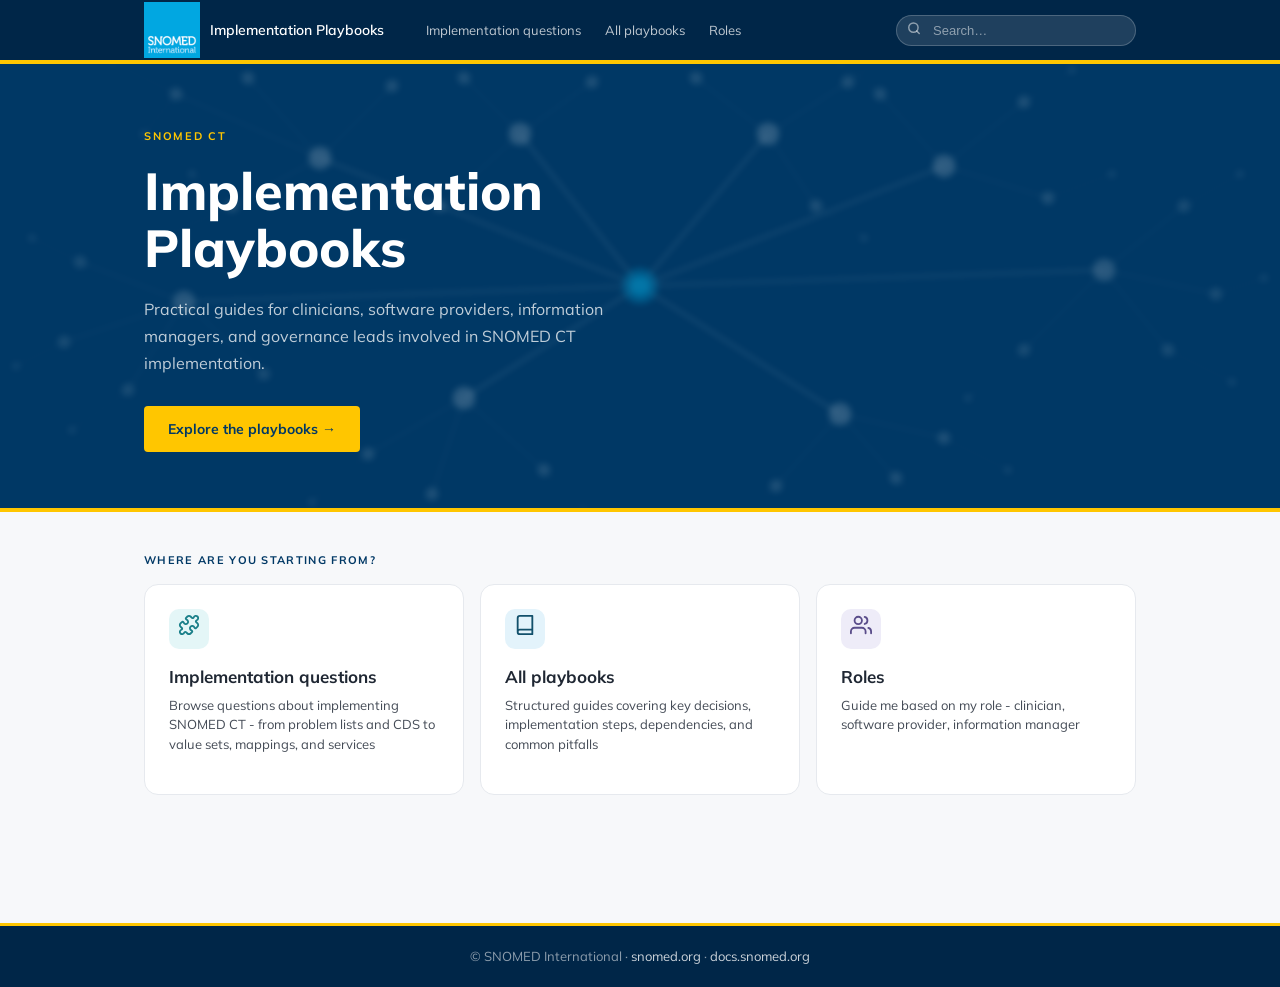
==== commit 697d1dff: "Add All playbooks entry card, remove playbook grid from landing Co-Authored-By: Claude Sonnet 4.6 <n" ====
--- a/navigator/index.html
+++ b/navigator/index.html
@@ -212,9 +212,6 @@
         <p class="section-label">Where are you starting from?</p>
         <div id="entry-grid" class="entry-grid" role="list"></div>
 
-        <hr class="section-divider">
-        <p class="section-label">Implementation playbooks</p>
-        <div id="playbook-cards" class="landing-pb-grid"></div>
       </div>
     </div>
   </div>
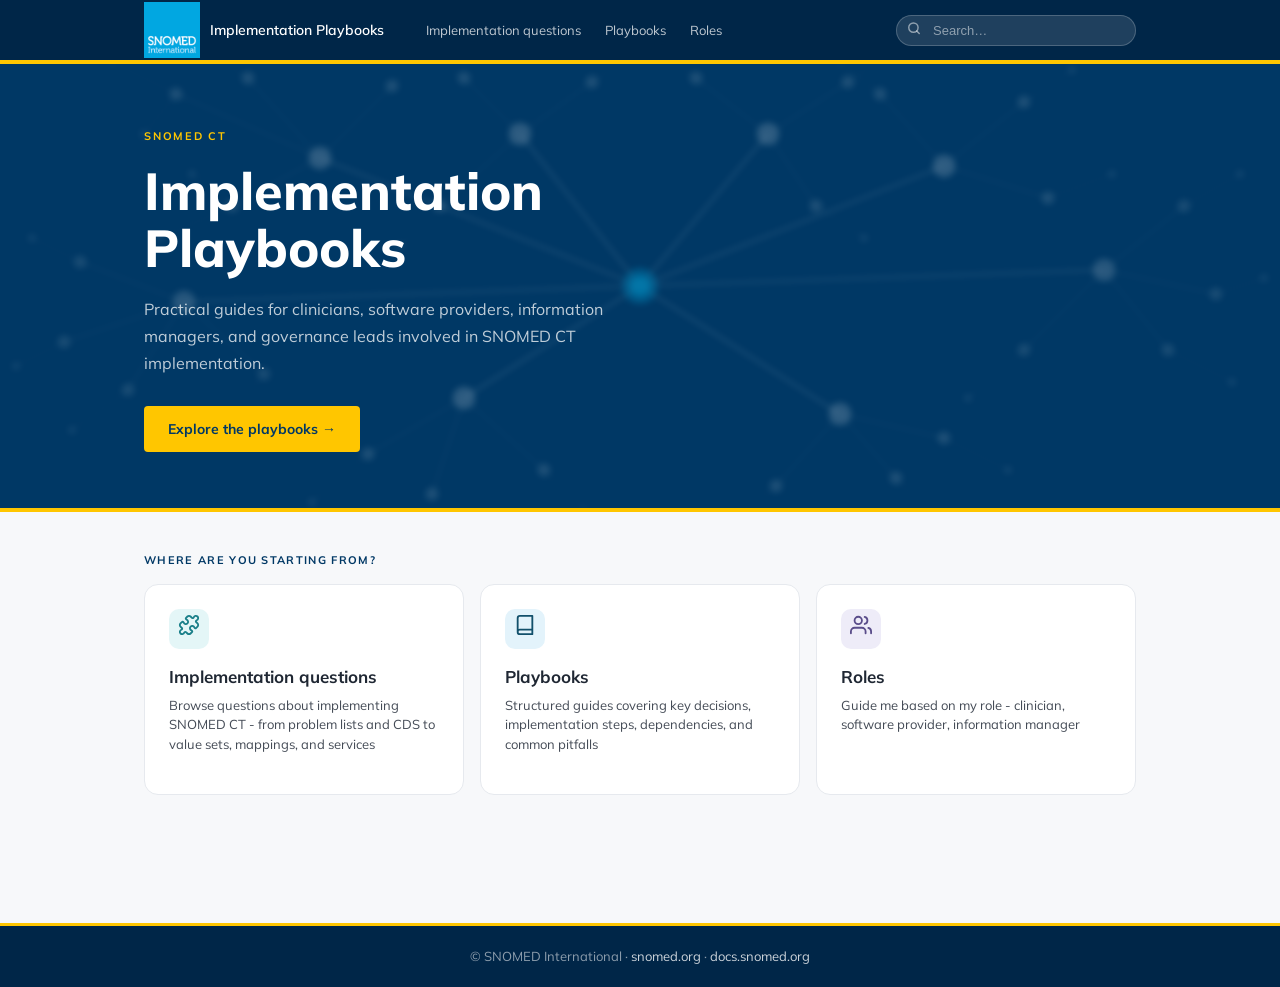
==== commit e4107fcc: "Rename 'All playbooks' to 'Playbooks' in nav and entry card Co-Authored-By: Claude Sonnet 4.6 <norep" ====
--- a/navigator/index.html
+++ b/navigator/index.html
@@ -24,7 +24,7 @@
 
     <nav class="header-nav" aria-label="Perspectives">
       <a href="#/browse/capability">Implementation questions</a>
-      <a href="#/playbooks">All playbooks</a>
+      <a href="#/playbooks">Playbooks</a>
       <a href="#/browse/role">Roles</a>
     </nav>
 
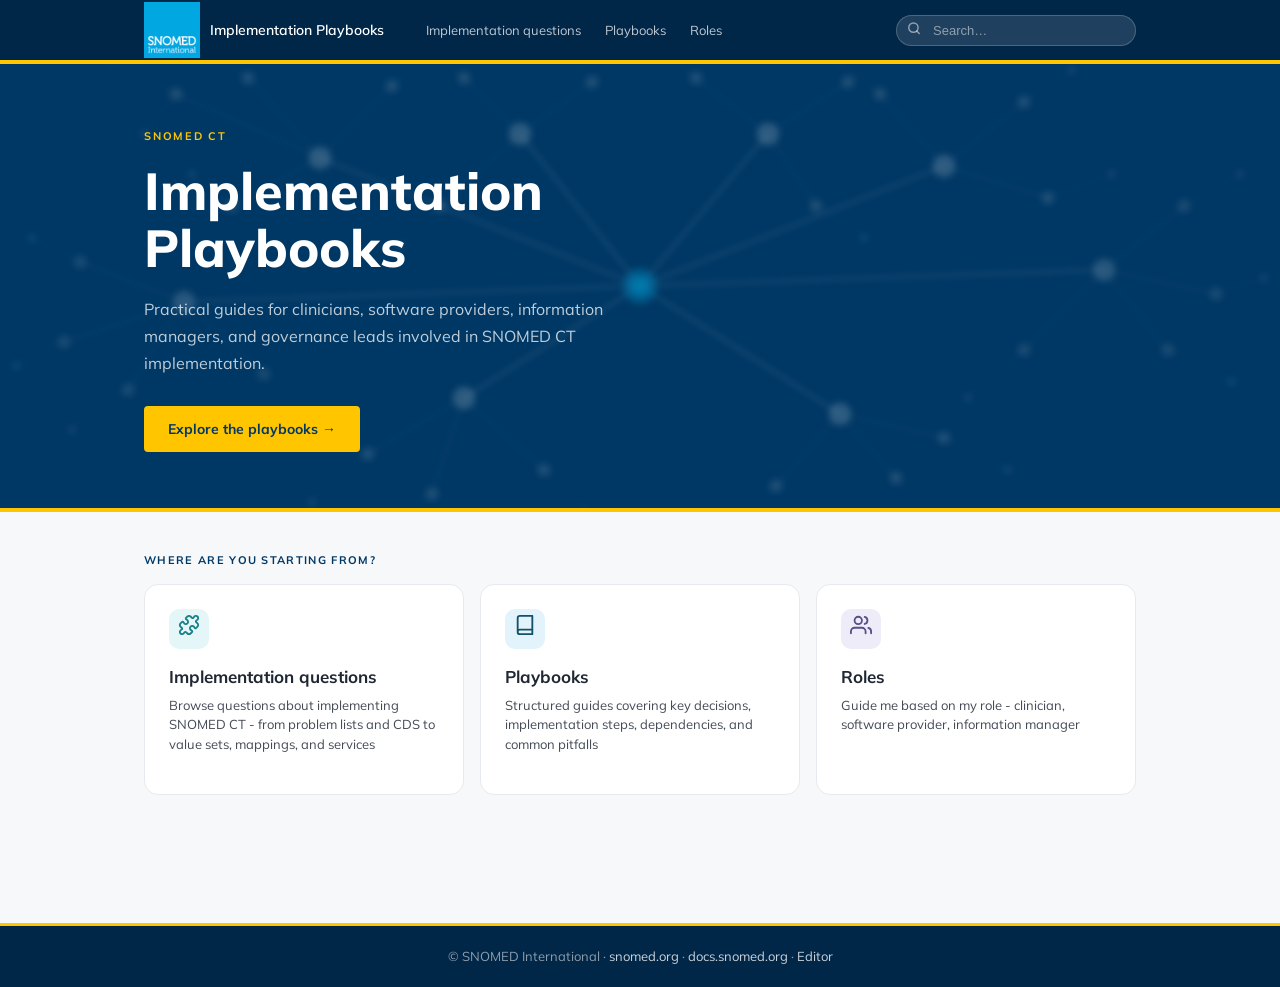
==== commit 2a2ba8c7: "Add Editor link in footer" ====
--- a/navigator/index.html
+++ b/navigator/index.html
@@ -3,8 +3,8 @@
 <head>
   <meta charset="UTF-8">
   <meta name="viewport" content="width=device-width, initial-scale=1.0">
-  <meta name="description" content="SNOMED CT Implementation Navigator - find the right playbook for your use case, capability, or role.">
-  <title>SNOMED CT Implementation Navigator</title>
+  <meta name="description" content="SNOMED CT Implementation Playbooks - practical guides for implementing SNOMED CT by use case, capability, or role.">
+  <title>SNOMED CT Implementation Playbooks</title>
   <link rel="icon" href="favicon.jpg" type="image/jpeg" sizes="32x32">
   <link rel="apple-touch-icon" href="apple-touch-icon.jpg" type="image/jpeg" sizes="180x180">
   <link rel="preconnect" href="https://fonts.googleapis.com">
@@ -17,7 +17,7 @@
 <!-- ── Header ─────────────────────────────────────────────────────────── -->
 <header class="site-header" role="banner">
   <div class="header-inner">
-    <a href="#/" class="header-logo" aria-label="SNOMED CT Implementation Navigator - home">
+    <a href="#/" class="header-logo" aria-label="SNOMED CT Implementation Playbooks - home">
       <img src="SI_logo.jpg" alt="SNOMED International" height="40" style="flex-shrink:0;display:block">
       <span class="logo-product">Implementation Playbooks</span>
     </a>
@@ -330,11 +330,28 @@
     <p>
       © SNOMED International ·
       <a href="https://www.snomed.org" target="_blank" rel="noopener">snomed.org</a> ·
-      <a href="https://docs.snomed.org" target="_blank" rel="noopener">docs.snomed.org</a>
+      <a href="https://docs.snomed.org" target="_blank" rel="noopener">docs.snomed.org</a> ·
+      <a href="editor.html">Editor</a>
     </p>
   </div>
 </footer>
 
+
+<!-- ── Example popup modal ─────────────────────────────────────────────── -->
+<div id="example-modal" class="example-modal-overlay" role="dialog" aria-modal="true" aria-labelledby="example-modal-title" hidden>
+  <div class="example-modal-box">
+    <div class="example-modal-header">
+      <span id="example-modal-title" class="example-modal-title"></span>
+      <button class="example-modal-close" aria-label="Close example">&times;</button>
+    </div>
+    <div class="example-modal-body">
+      <pre class="example-modal-pre"><code id="example-modal-code"></code></pre>
+    </div>
+    <div class="example-modal-footer">
+      <button class="example-copy-btn" id="example-copy-btn">Copy</button>
+    </div>
+  </div>
+</div>
 
 <script src="app.js"></script>
 </body>
--- a/navigator/styles.css
+++ b/navigator/styles.css
@@ -584,6 +584,70 @@
 }
 .step-title { font-size: 14px; font-weight: 600; margin-bottom: 3px; }
 .step-desc { font-size: 13px; color: var(--text-secondary); line-height: 1.5; }
+.step-options { display: grid; grid-template-columns: 1fr 1fr; gap: 10px; margin-top: 8px; }
+@media (max-width: 600px) { .step-options { grid-template-columns: 1fr; } }
+.step-option-card { background: var(--bg-secondary); border: 1px solid var(--border); border-radius: 8px; padding: 10px 12px; }
+.step-option-label { font-size: 12px; font-weight: 700; text-transform: uppercase; letter-spacing: 0.04em; color: var(--text-secondary); margin-bottom: 6px; }
+.step-option-points { list-style: none; margin: 0; padding: 0; display: flex; flex-direction: column; gap: 4px; }
+.step-option-points li { font-size: 13px; color: var(--text-secondary); line-height: 1.45; padding-left: 14px; position: relative; }
+.step-option-points li::before { content: "•"; position: absolute; left: 0; color: var(--text-muted, var(--text-secondary)); }
+
+/* ─── Example trigger button ─────────────────────────────────────────── */
+.example-triggers { display: flex; flex-wrap: wrap; gap: 6px; margin-top: 8px; }
+.example-btn {
+  display: inline-flex; align-items: center; gap: 5px;
+  padding: 3px 9px; border-radius: 20px;
+  border: 1px solid var(--cerulean, #00A9E0);
+  background: transparent; color: var(--cerulean, #00A9E0);
+  font-size: 11px; font-weight: 600; font-family: inherit;
+  cursor: pointer; transition: background 0.15s, color 0.15s;
+  line-height: 1.4;
+}
+.example-btn:hover { background: var(--cerulean, #00A9E0); color: #fff; }
+.example-btn svg { flex-shrink: 0; }
+
+/* ─── Example modal ──────────────────────────────────────────────────── */
+.example-modal-overlay {
+  position: fixed; inset: 0; z-index: 1000;
+  background: rgba(0,0,0,0.55);
+  display: flex; align-items: center; justify-content: center;
+  padding: 24px;
+}
+.example-modal-overlay[hidden] { display: none; }
+.example-modal-box {
+  background: #1e2530; border-radius: 10px;
+  width: 100%; max-width: 680px;
+  box-shadow: 0 20px 60px rgba(0,0,0,0.4);
+  display: flex; flex-direction: column; max-height: 80vh;
+  overflow: hidden;
+}
+.example-modal-header {
+  display: flex; align-items: center; justify-content: space-between;
+  padding: 14px 18px; border-bottom: 1px solid rgba(255,255,255,0.08);
+}
+.example-modal-title { font-size: 13px; font-weight: 600; color: #a9c2d4; }
+.example-modal-close {
+  background: none; border: none; color: #a9c2d4; font-size: 20px;
+  line-height: 1; cursor: pointer; padding: 0 2px;
+}
+.example-modal-close:hover { color: #fff; }
+.example-modal-body { overflow-y: auto; padding: 0; flex: 1; }
+.example-modal-pre {
+  margin: 0; padding: 18px 20px;
+  font-family: 'JetBrains Mono', 'Fira Code', 'Menlo', monospace;
+  font-size: 12px; line-height: 1.65; color: #d4e6f3;
+  white-space: pre; overflow-x: auto; background: transparent;
+}
+.example-modal-footer {
+  padding: 10px 18px; border-top: 1px solid rgba(255,255,255,0.08);
+  display: flex; justify-content: flex-end;
+}
+.example-copy-btn {
+  padding: 5px 14px; border-radius: 6px; font-size: 12px; font-weight: 600;
+  border: 1px solid rgba(255,255,255,0.2); background: rgba(255,255,255,0.08);
+  color: #a9c2d4; cursor: pointer; font-family: inherit;
+}
+.example-copy-btn:hover { background: rgba(255,255,255,0.15); color: #fff; }
 
 /* ─── Validation error resolution section ────────────────────────────── */
 .pb-error-handling {
@@ -919,7 +983,7 @@
   line-height: 1.7;
   opacity: .85;
 }
-.pb-overview-intro em { color: var(--cerulean); font-style: normal; font-weight: 500; }
+.pb-overview-intro em { color: #fff; font-style: italic; font-weight: 400; opacity: 1; }
 .pb-overview-pillars {
   display: grid;
   grid-template-columns: 1fr 1fr;
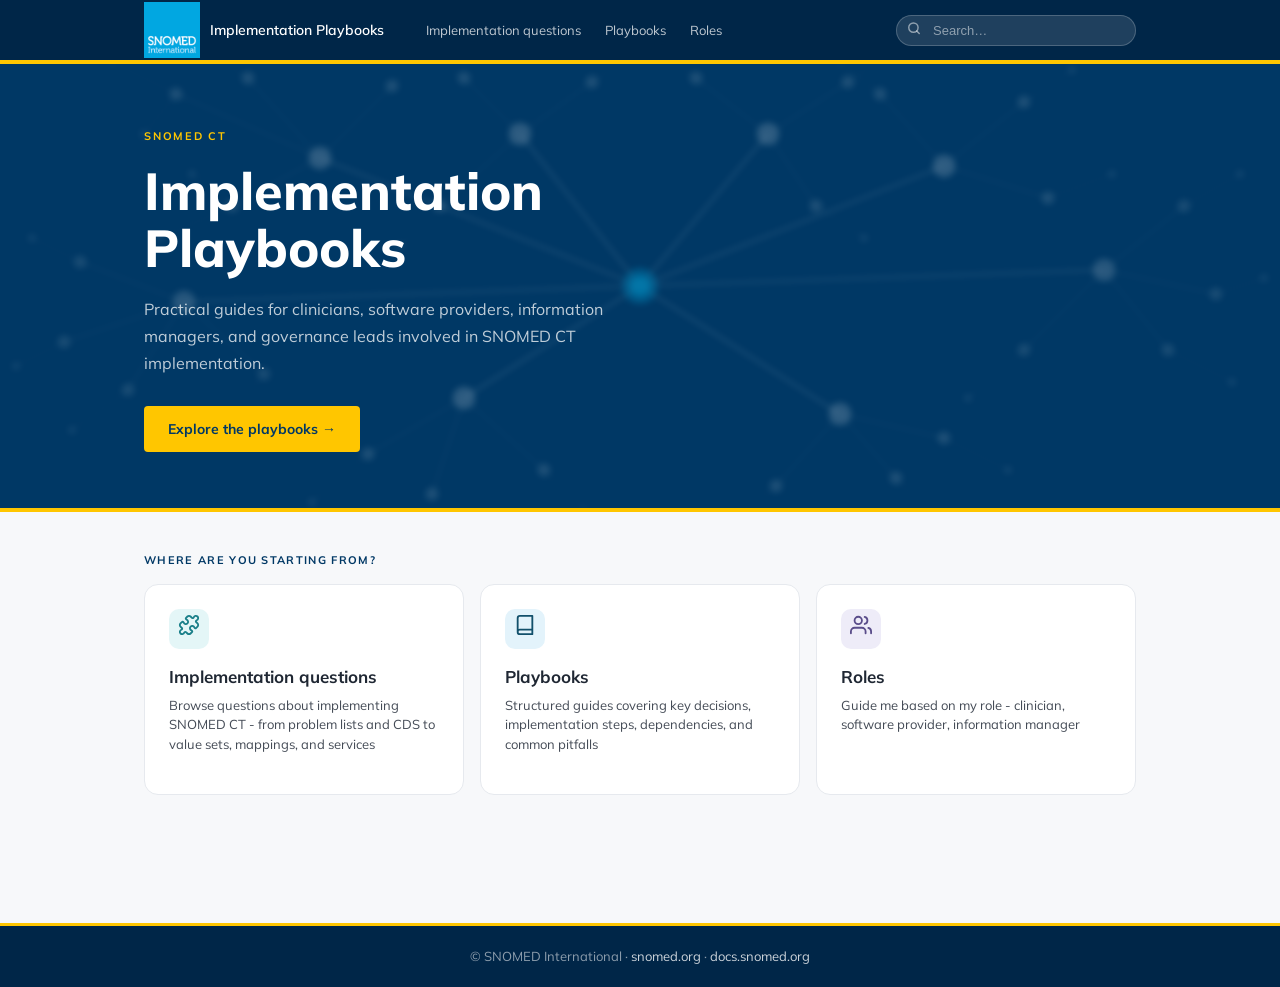
==== commit 444c8c2c: "Remove editor link from footer" ====
--- a/navigator/index.html
+++ b/navigator/index.html
@@ -330,8 +330,7 @@
     <p>
       © SNOMED International ·
       <a href="https://www.snomed.org" target="_blank" rel="noopener">snomed.org</a> ·
-      <a href="https://docs.snomed.org" target="_blank" rel="noopener">docs.snomed.org</a> ·
-      <a href="editor.html">Editor</a>
+      <a href="https://docs.snomed.org" target="_blank" rel="noopener">docs.snomed.org</a>
     </p>
   </div>
 </footer>
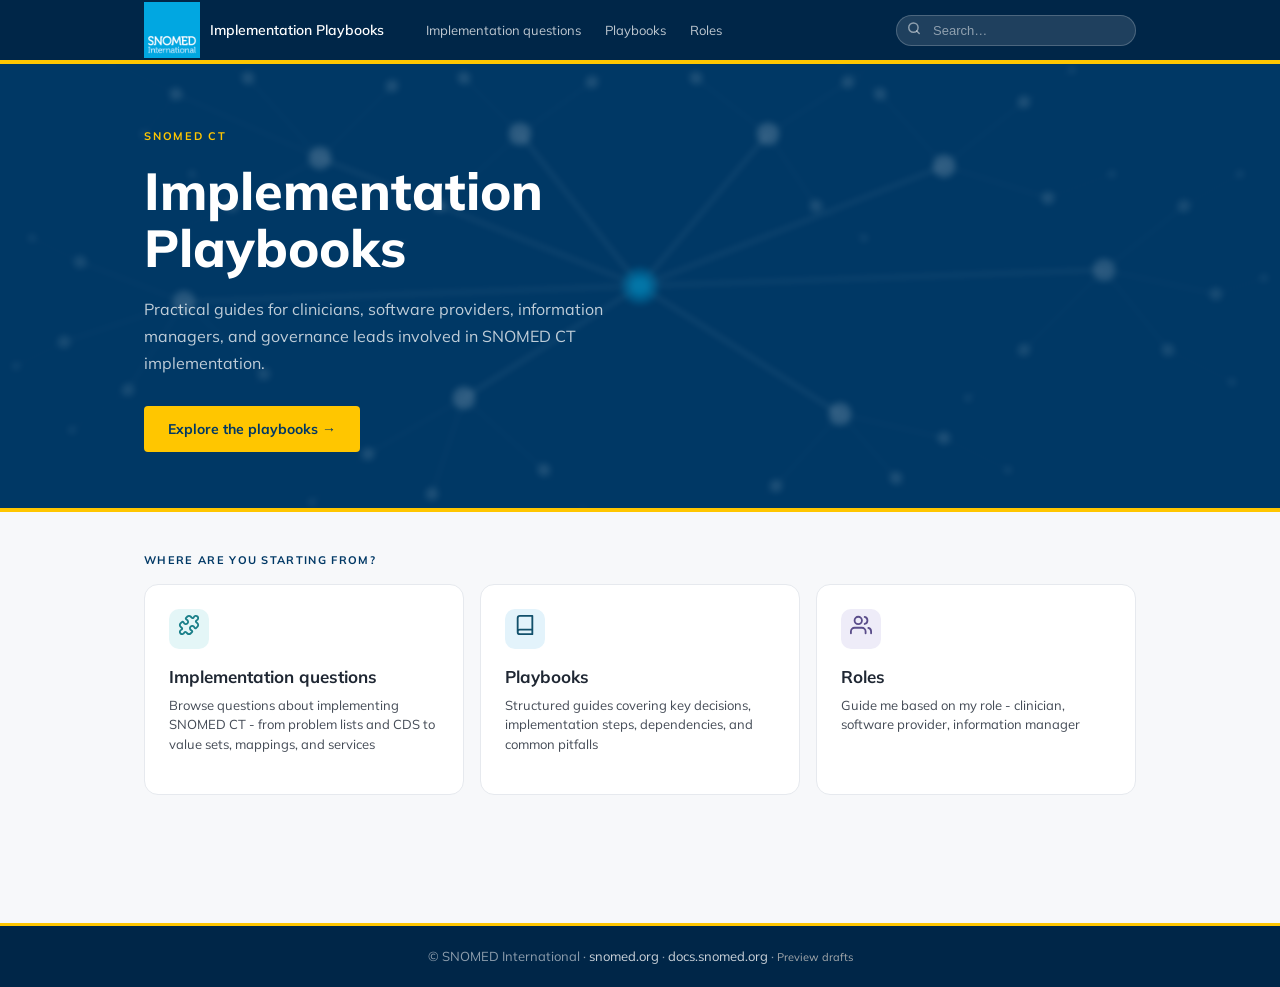
==== commit 899b4b46: "Draft playbook gating: show all playbooks, grey out drafts behind PIN All playbooks are now visible " ====
--- a/navigator/index.html
+++ b/navigator/index.html
@@ -330,7 +330,8 @@
     <p>
       © SNOMED International ·
       <a href="https://www.snomed.org" target="_blank" rel="noopener">snomed.org</a> ·
-      <a href="https://docs.snomed.org" target="_blank" rel="noopener">docs.snomed.org</a>
+      <a href="https://docs.snomed.org" target="_blank" rel="noopener">docs.snomed.org</a> ·
+      <a href="#" id="draft-access-link" style="color:var(--text-muted);font-size:11px">Preview drafts</a>
     </p>
   </div>
 </footer>
@@ -353,5 +354,17 @@
 </div>
 
 <script src="app.js"></script>
+<div id="draft-pin-overlay" class="draft-pin-overlay" hidden>
+  <div class="draft-pin-box" role="dialog" aria-modal="true" aria-labelledby="draft-pin-title">
+    <div class="draft-pin-title" id="draft-pin-title">Preview drafts</div>
+    <p class="draft-pin-desc">Enter the access PIN to view draft playbooks.</p>
+    <input id="draft-pin-input" class="draft-pin-input" type="password" placeholder="PIN" autocomplete="off" />
+    <p id="draft-pin-error" class="draft-pin-error" hidden>Incorrect PIN - try again.</p>
+    <div class="draft-pin-actions">
+      <button id="draft-pin-cancel" class="draft-pin-btn draft-pin-btn-cancel">Cancel</button>
+      <button id="draft-pin-submit" class="draft-pin-btn draft-pin-btn-submit">Unlock</button>
+    </div>
+  </div>
+</div>
 </body>
 </html>
--- a/navigator/styles.css
+++ b/navigator/styles.css
@@ -587,6 +587,7 @@
 .step-options { display: grid; grid-template-columns: 1fr 1fr; gap: 10px; margin-top: 8px; }
 @media (max-width: 600px) { .step-options { grid-template-columns: 1fr; } }
 .step-option-card { background: var(--bg-secondary); border: 1px solid var(--border); border-radius: 8px; padding: 10px 12px; }
+.decision-option-card { background: #FBFCFD; border-color: var(--border); }
 .step-option-label { font-size: 12px; font-weight: 700; text-transform: uppercase; letter-spacing: 0.04em; color: var(--text-secondary); margin-bottom: 6px; }
 .step-option-points { list-style: none; margin: 0; padding: 0; display: flex; flex-direction: column; gap: 4px; }
 .step-option-points li { font-size: 13px; color: var(--text-secondary); line-height: 1.45; padding-left: 14px; position: relative; }
@@ -1110,6 +1111,30 @@
   white-space: nowrap;
 }
 
+.pb-full-card--draft {
+  opacity: 0.55;
+  filter: grayscale(30%);
+  cursor: default;
+}
+.pb-full-card--draft:hover {
+  transform: none;
+  box-shadow: var(--card-shadow);
+}
+.draft-badge {
+  display: inline-block;
+  font-size: 10px;
+  font-weight: 700;
+  letter-spacing: 0.04em;
+  text-transform: uppercase;
+  background: var(--text-muted);
+  color: #fff;
+  border-radius: 3px;
+  padding: 1px 5px;
+  vertical-align: middle;
+  margin-left: 6px;
+  opacity: 0.8;
+}
+
 @media (max-width: 768px) {
   .pb-overview-hero-inner { grid-template-columns: 1fr; gap: 24px; }
   .pb-group-grid { grid-template-columns: 1fr; }
@@ -1522,3 +1547,135 @@
   color: var(--cerulean);
   margin-top: 4px;
 }
+
+/* ─── Mode toggle bar ────────────────────────────────────────────────────── */
+.mode-bar {
+  display: flex;
+  align-items: center;
+  gap: 12px;
+  margin-bottom: 20px;
+  padding: 10px 14px;
+  background: var(--bg-page);
+  border: 1px solid var(--border);
+  border-radius: var(--radius-md);
+}
+.mode-bar-label {
+  font-size: 11px;
+  font-weight: 700;
+  color: var(--text-muted);
+  text-transform: uppercase;
+  letter-spacing: .06em;
+  white-space: nowrap;
+}
+.mode-toggles {
+  display: flex;
+  gap: 4px;
+}
+.mode-btn {
+  padding: 5px 13px;
+  border-radius: var(--radius-xl);
+  border: 1px solid var(--border);
+  background: transparent;
+  font-size: 12px;
+  font-weight: 600;
+  color: var(--text-secondary);
+  cursor: pointer;
+  transition: var(--transition);
+  font-family: inherit;
+}
+.mode-btn:hover { border-color: var(--cerulean); color: var(--cerulean); }
+.mode-btn.active { background: var(--cerulean); border-color: var(--cerulean); color: #fff; }
+.mode-bar-hint {
+  font-size: 11px;
+  color: var(--text-muted);
+  margin-left: auto;
+  font-style: italic;
+}
+
+/* ─── Pedagogy elements (shown/hidden by mode) ───────────────────────────── */
+.pedagogy-scaffold,
+.pedagogy-articulate {
+  display: none;
+  border-radius: var(--radius-md);
+  padding: 12px 14px;
+  font-size: 13px;
+  line-height: 1.65;
+}
+.pedagogy-scaffold {
+  background: #EBF8FF;
+  border-left: 3px solid var(--cerulean);
+  margin-bottom: 12px;
+  color: #1a4a5e;
+}
+.pedagogy-articulate {
+  background: #FFF8E6;
+  border-left: 3px solid #F8A73D;
+  margin-top: 12px;
+  color: #5c3d00;
+}
+@media (prefers-color-scheme: dark) {
+  .pedagogy-scaffold { background: #0d2e3d; color: #a8d8ea; border-color: var(--cerulean); }
+  .pedagogy-articulate { background: #2d1f00; color: #f0c87a; border-color: #F8A73D; }
+}
+.pedagogy-label {
+  display: block;
+  font-size: 10px;
+  font-weight: 700;
+  text-transform: uppercase;
+  letter-spacing: .07em;
+  margin-bottom: 5px;
+  opacity: .7;
+}
+
+/* show scaffold in support + apprentice */
+.step-list[data-mode="support"] .pedagogy-scaffold,
+.step-list[data-mode="apprentice"] .pedagogy-scaffold { display: block; }
+
+/* show articulate only in apprentice */
+.step-list[data-mode="apprentice"] .pedagogy-articulate { display: block; }
+
+/* ─── Draft PIN modal ────────────────────────────────────────────────────── */
+.draft-pin-overlay {
+  position: fixed; inset: 0;
+  background: rgba(0,0,0,.45);
+  display: flex; align-items: center; justify-content: center;
+  z-index: 9000;
+}
+.draft-pin-overlay[hidden] { display: none; }
+.draft-pin-box {
+  background: var(--bg-surface);
+  border: 1px solid var(--border);
+  border-radius: var(--radius-lg);
+  padding: 28px 28px 22px;
+  width: 100%; max-width: 340px;
+  box-shadow: var(--shadow-md);
+}
+.draft-pin-title {
+  font-size: 16px; font-weight: 700;
+  color: var(--text-primary); margin-bottom: 6px;
+}
+.draft-pin-desc {
+  font-size: 13px; color: var(--text-muted); margin-bottom: 16px; line-height: 1.5;
+}
+.draft-pin-input {
+  width: 100%; padding: 9px 12px;
+  border: 1px solid var(--border); border-radius: var(--radius-md);
+  background: var(--bg-page); color: var(--text-primary);
+  font-size: 14px; font-family: inherit;
+  box-sizing: border-box; margin-bottom: 8px;
+  outline: none;
+}
+.draft-pin-input:focus { border-color: var(--cerulean); }
+.draft-pin-error { font-size: 12px; color: #CE0037; margin-bottom: 8px; }
+.draft-pin-error[hidden] { display: none; }
+.draft-pin-actions { display: flex; gap: 8px; justify-content: flex-end; margin-top: 16px; }
+.draft-pin-btn {
+  padding: 7px 18px; border-radius: var(--radius-md);
+  font-size: 13px; font-weight: 600; font-family: inherit;
+  cursor: pointer; border: 1px solid var(--border);
+  transition: var(--transition);
+}
+.draft-pin-btn-cancel { background: transparent; color: var(--text-secondary); }
+.draft-pin-btn-cancel:hover { border-color: var(--cerulean); color: var(--cerulean); }
+.draft-pin-btn-submit { background: var(--cerulean); border-color: var(--cerulean); color: #fff; }
+.draft-pin-btn-submit:hover { opacity: .88; }
